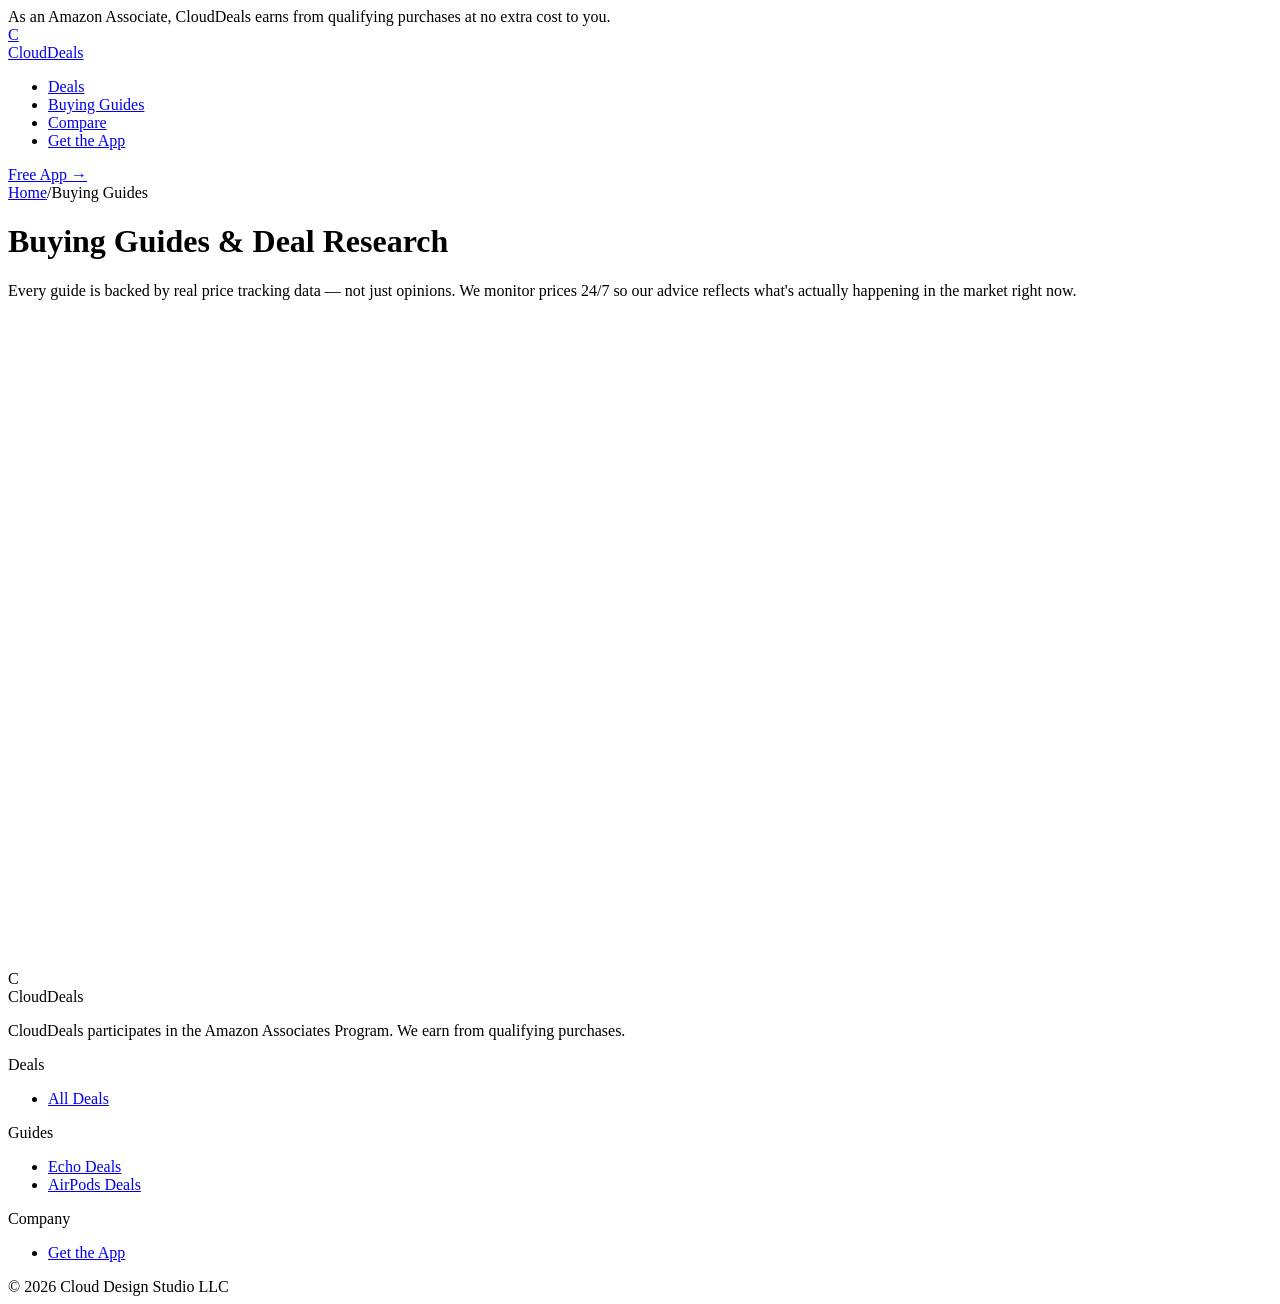
==== index.html @ 1ca15f27 "Add files via upload" ====
<!DOCTYPE html>
<html lang="en">
<head>
<meta charset="UTF-8">
<meta name="viewport" content="width=device-width, initial-scale=1.0">
<title>Buying Guides & Deal Research | CloudDeals</title>
<meta name="description" content="In-depth buying guides and price comparisons for electronics, smart home, and more. Powered by 90 days of real price tracking data.">
<link rel="canonical" href="https://clouddeals.com/guides/">
<link rel="stylesheet" href="../assets/css/style.css">
<style>.reveal{opacity:0;transform:translateY(20px);transition:opacity .6s ease,transform .6s ease}.reveal.revealed{opacity:1;transform:translateY(0)}</style>
</head>
<body>
<div class="affiliate-bar">As an Amazon Associate, CloudDeals earns from qualifying purchases at no extra cost to you.</div>
<nav class="nav">
  <div class="container nav-inner">
    <a href="../" class="nav-logo"><div class="nav-logo-icon">C</div>CloudDeals</a>
    <ul class="nav-links">
      <li><a href="../deals/">Deals</a></li>
      <li><a href="../guides/" class="active">Buying Guides</a></li>
      <li><a href="../compare/">Compare</a></li>
      <li><a href="../app/">Get the App</a></li>
    </ul>
    <a href="../app/" class="btn btn-primary btn-sm">Free App →</a>
  </div>
</nav>
<div class="page-hero">
  <div class="container">
    <div class="breadcrumb"><a href="../">Home</a><span>/</span>Buying Guides</div>
    <h1>Buying Guides & Deal Research</h1>
    <p>Every guide is backed by real price tracking data — not just opinions. We monitor prices 24/7 so our advice reflects what's actually happening in the market right now.</p>
  </div>
</div>
<section class="section">
  <div class="container">
    <div class="section-header reveal"><div class="section-eyebrow">Featured Guides</div><h2 class="section-title">Research before you buy.</h2></div>
    <div class="article-grid">
      <a href="best-amazon-echo-deals.html" class="article-card reveal">
        <div class="article-card-body">
          <div class="article-card-tag"><span class="tag tag-orange">Amazon Deals</span></div>
          <h3 class="article-card-title">Best Amazon Echo Deals Right Now (2026)</h3>
          <p class="article-card-excerpt">90 days of price tracking shows exactly when Echo devices go on sale. Here's what to buy now — and what to wait on.</p>
          <div class="article-card-meta"><span>📅 March 2026</span><span>⏱ 5 min</span><span style="color:var(--green);font-weight:500">Updated weekly</span></div>
        </div>
      </a>
      <a href="airpods-deals.html" class="article-card reveal">
        <div class="article-card-body">
          <div class="article-card-tag"><span class="tag tag-blue">Apple Deals</span></div>
          <h3 class="article-card-title">Best AirPods Deals on Amazon This Week</h3>
          <p class="article-card-excerpt">AirPods Pro price history shows a clear pattern. We break down the best current deals and when to expect the next price drop.</p>
          <div class="article-card-meta"><span>📅 March 2026</span><span>⏱ 4 min</span><span style="color:var(--green);font-weight:500">Updated weekly</span></div>
        </div>
      </a>
      <a href="../compare/amazon-vs-best-buy.html" class="article-card reveal">
        <div class="article-card-body">
          <div class="article-card-tag"><span class="tag tag-green">Price Comparison</span></div>
          <h3 class="article-card-title">Amazon vs Best Buy: Who's Actually Cheaper?</h3>
          <p class="article-card-excerpt">We compared 200 products across both retailers over 60 days. The results reveal a clear pattern — and a surprising winner by category.</p>
          <div class="article-card-meta"><span>📅 March 2026</span><span>⏱ 7 min</span></div>
        </div>
      </a>
    </div>
    <div class="app-banner reveal" style="margin-top:48px;">
      <div class="app-banner-icon">📱</div>
      <div class="app-banner-text"><h3>Track any product from these guides</h3><p>Add items to your CloudDeals watchlist and get an instant alert when prices drop to your target. Free for 3 items.</p></div>
      <a href="../app/" class="btn btn-primary">Join Waitlist →</a>
    </div>
  </div>
</section>
<footer>
  <div class="container">
    <div class="footer-grid">
      <div><div class="footer-logo"><div class="nav-logo-icon">C</div>CloudDeals</div><p class="footer-disclosure">CloudDeals participates in the Amazon Associates Program. We earn from qualifying purchases.</p></div>
      <div><div class="footer-heading">Deals</div><ul class="footer-links"><li><a href="../deals/">All Deals</a></li></ul></div>
      <div><div class="footer-heading">Guides</div><ul class="footer-links"><li><a href="best-amazon-echo-deals.html">Echo Deals</a></li><li><a href="airpods-deals.html">AirPods Deals</a></li></ul></div>
      <div><div class="footer-heading">Company</div><ul class="footer-links"><li><a href="../app/">Get the App</a></li></ul></div>
    </div>
    <div class="footer-bottom"><span>© 2026 Cloud Design Studio LLC</span></div>
  </div>
</footer>
<script src="../assets/js/main.js"></script>
</body>
</html>
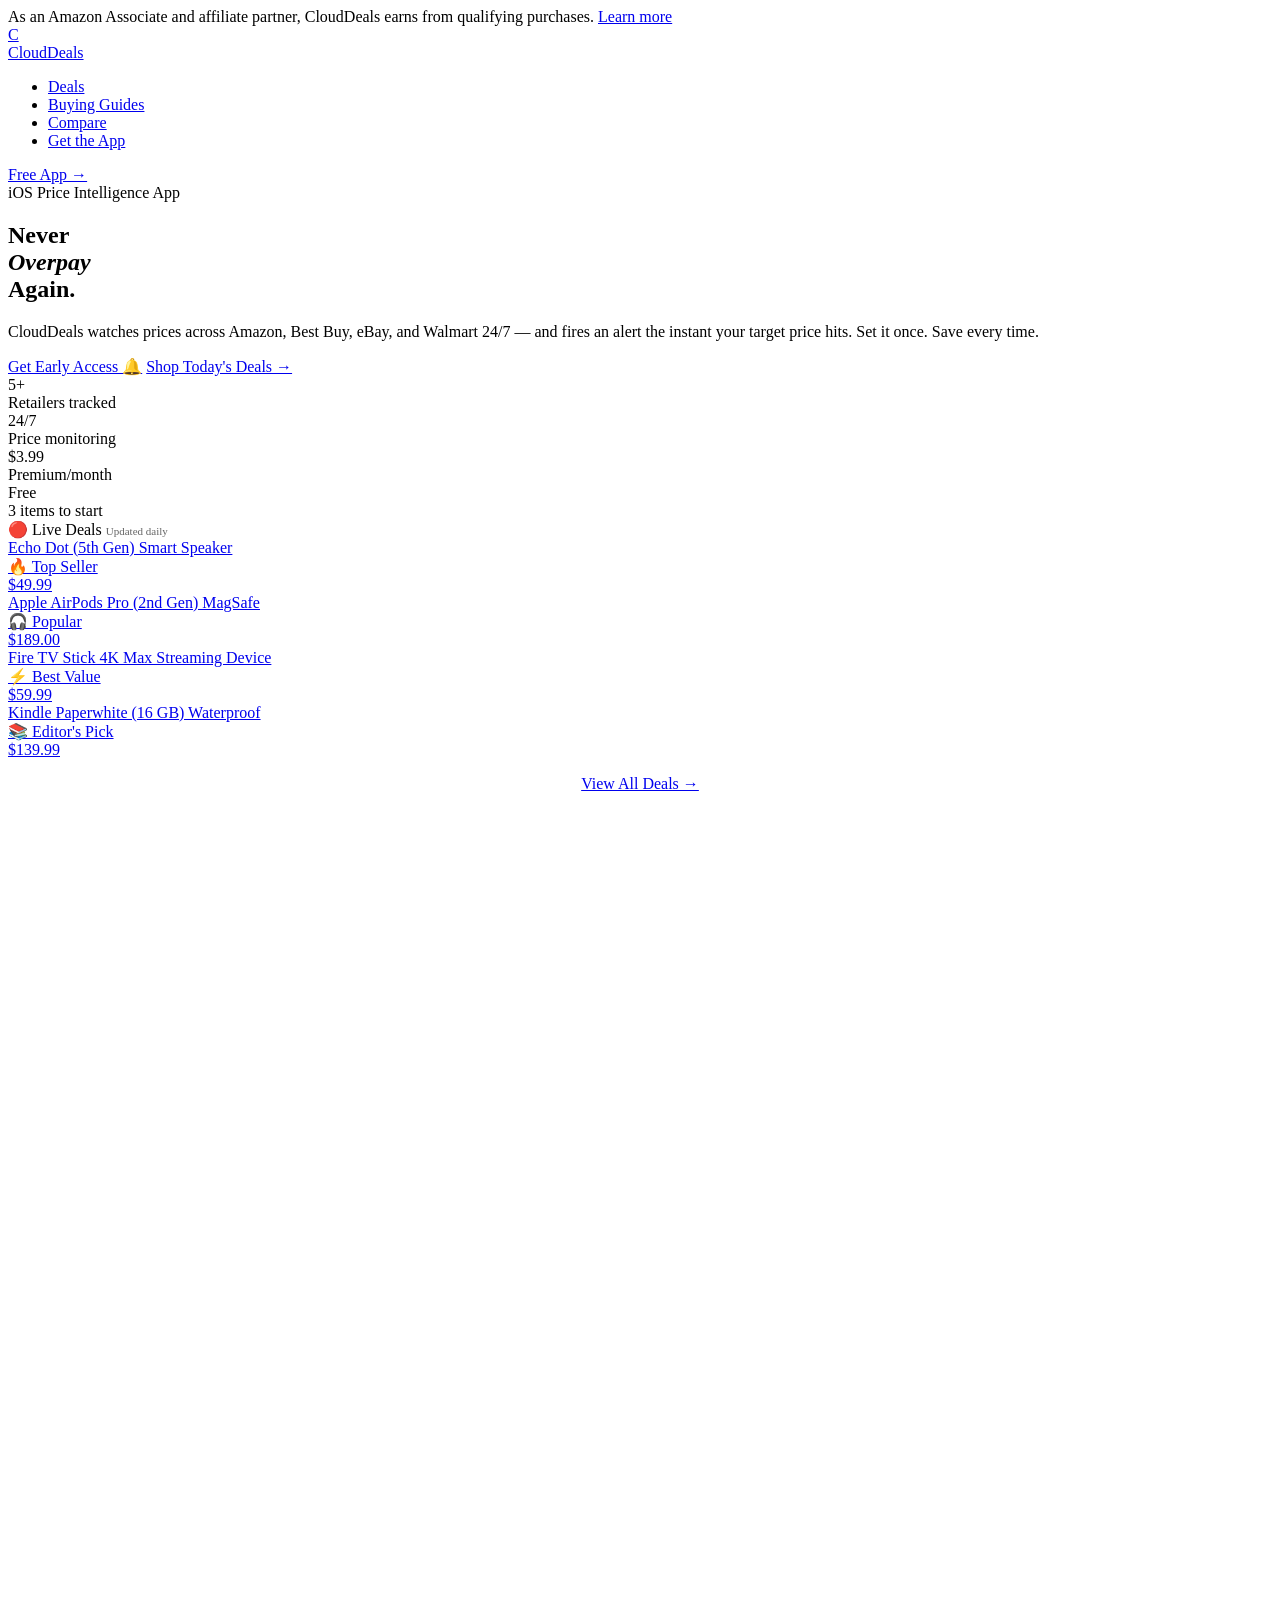
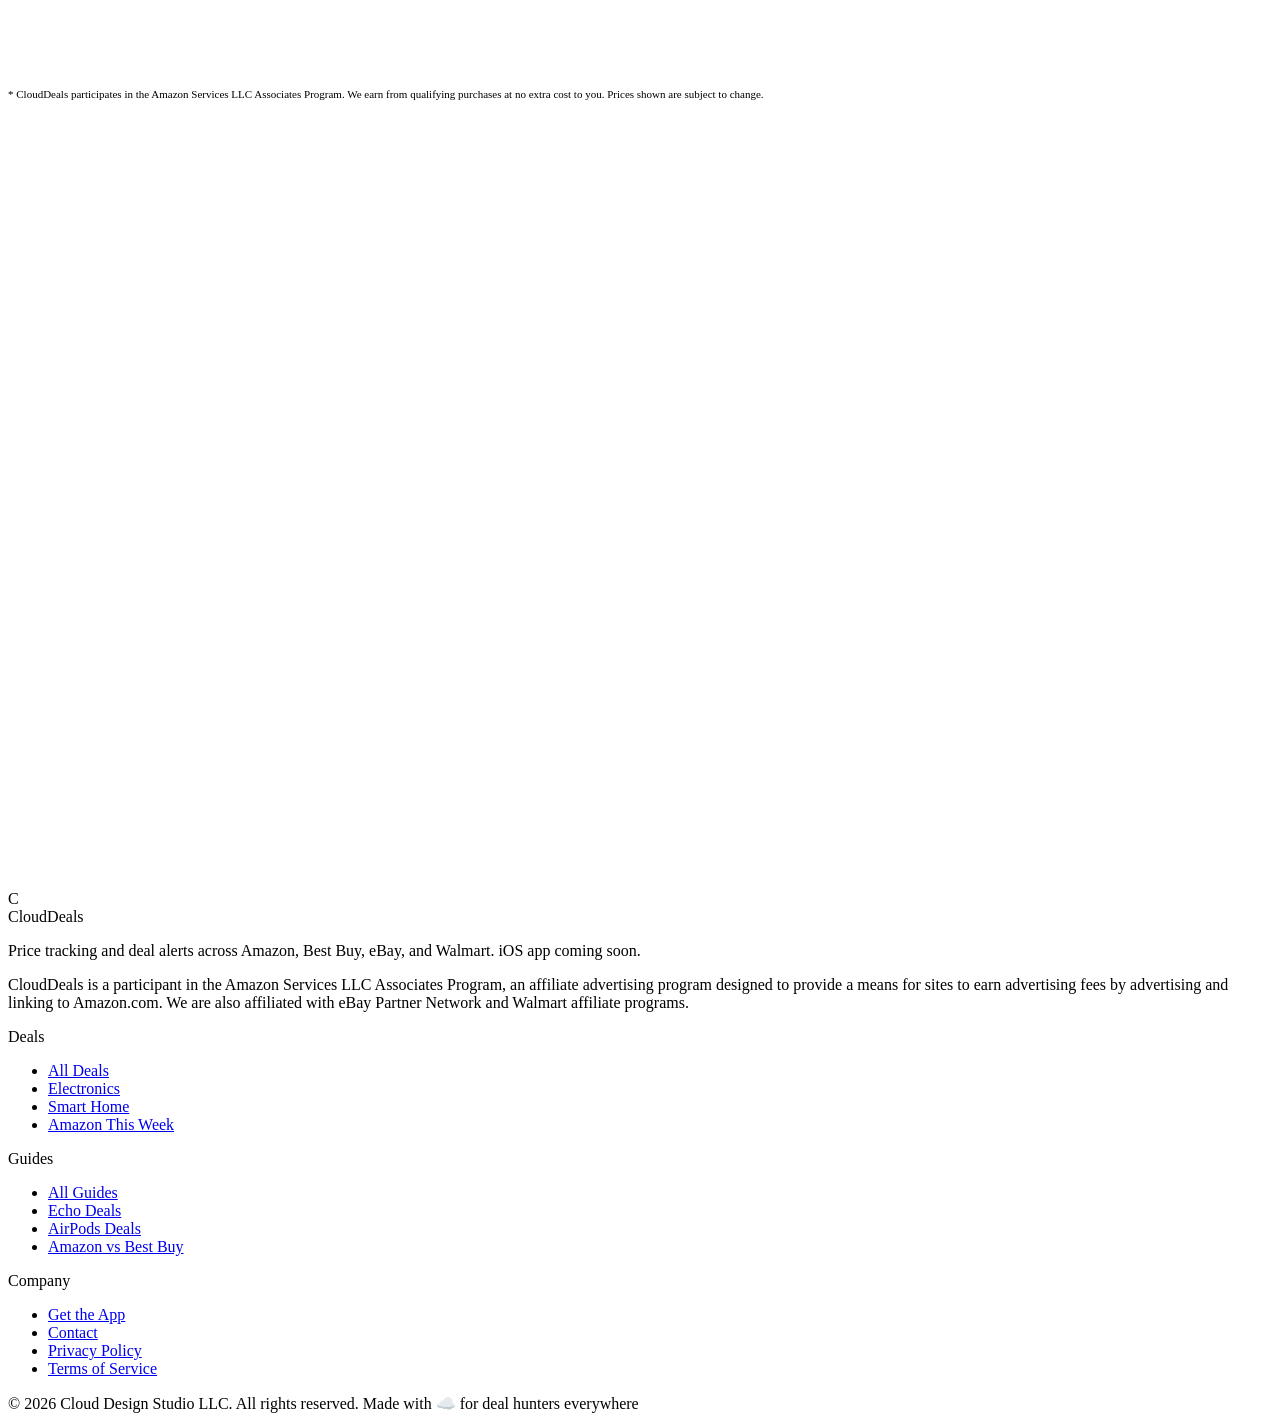
==== commit f6feb11c: "Add files via upload" ====
--- a/index.html
+++ b/index.html
@@ -3,80 +3,428 @@
 <head>
 <meta charset="UTF-8">
 <meta name="viewport" content="width=device-width, initial-scale=1.0">
-<title>Buying Guides & Deal Research | CloudDeals</title>
-<meta name="description" content="In-depth buying guides and price comparisons for electronics, smart home, and more. Powered by 90 days of real price tracking data.">
-<link rel="canonical" href="https://clouddeals.com/guides/">
-<link rel="stylesheet" href="../assets/css/style.css">
-<style>.reveal{opacity:0;transform:translateY(20px);transition:opacity .6s ease,transform .6s ease}.reveal.revealed{opacity:1;transform:translateY(0)}</style>
+<title>CloudDeals — Never Overpay Again | Price Tracker & Deal Alerts</title>
+<meta name="description" content="CloudDeals tracks prices across Amazon, Best Buy, eBay and Walmart. Get instant alerts when prices drop to your target. Free iOS app coming soon.">
+<meta name="keywords" content="price tracker, deal alerts, amazon deals, best buy deals, price comparison, save money">
+<link rel="canonical" href="https://clouddeals.com/">
+<meta property="og:title" content="CloudDeals — Never Overpay Again">
+<meta property="og:description" content="Track prices across every major retailer. Get alerted the instant a deal hits your target.">
+<meta property="og:type" content="website">
+<link rel="stylesheet" href="assets/css/style.css">
+<style>
+.reveal { opacity:0; transform:translateY(24px); transition:opacity .6s ease, transform .6s ease; }
+.reveal.revealed { opacity:1; transform:translateY(0); }
+/* Carousel styles */
+.carousel-wrap { position:relative; padding:0 52px; }
+.carousel-outer { overflow:hidden; border-radius:20px; }
+.carousel-track {
+  display:flex; gap:20px;
+  transition:transform .5s cubic-bezier(.4,0,.2,1);
+}
+.carousel-track .deal-card { flex:0 0 calc(33.333% - 14px); }
+@media(max-width:1024px){ .carousel-track .deal-card { flex:0 0 calc(50% - 10px); } }
+@media(max-width:640px) { .carousel-track .deal-card { flex:0 0 100%; } .carousel-wrap { padding:0 44px; } }
+.c-btn {
+  position:absolute; top:45%; transform:translateY(-50%);
+  width:44px; height:44px; border-radius:50%;
+  border:1.5px solid var(--border2); background:var(--white);
+  color:var(--blue); font-size:18px; cursor:pointer; z-index:10;
+  display:flex; align-items:center; justify-content:center;
+  box-shadow:var(--shadow-sm);
+  transition:background .2s, color .2s, transform .2s;
+}
+.c-btn:hover { background:var(--blue); color:#fff; transform:translateY(-50%) scale(1.08); }
+.c-prev { left:0; } .c-next { right:0; }
+.carousel-footer { display:flex; align-items:center; gap:12px; margin-top:20px; }
+.c-dots { display:flex; gap:8px; }
+.c-dot { width:8px; height:8px; border-radius:50%; background:var(--border2); border:none; cursor:pointer; transition:background .3s, width .3s; padding:0; }
+.c-dot.on { background:var(--blue); width:22px; border-radius:4px; }
+.c-progress { flex:1; height:3px; background:var(--border); border-radius:2px; overflow:hidden; }
+.c-bar { height:100%; background:linear-gradient(90deg,var(--blue),#60a5fa); width:0%; }
+</style>
 </head>
 <body>
-<div class="affiliate-bar">As an Amazon Associate, CloudDeals earns from qualifying purchases at no extra cost to you.</div>
+
+<!-- AFFILIATE DISCLOSURE BAR -->
+<div class="affiliate-bar">
+  As an Amazon Associate and affiliate partner, CloudDeals earns from qualifying purchases.
+  <a href="#disclosure">Learn more</a>
+</div>
+
+<!-- NAV -->
 <nav class="nav">
   <div class="container nav-inner">
-    <a href="../" class="nav-logo"><div class="nav-logo-icon">C</div>CloudDeals</a>
+    <a href="/" class="nav-logo">
+      <div class="nav-logo-icon">C</div>
+      CloudDeals
+    </a>
     <ul class="nav-links">
-      <li><a href="../deals/">Deals</a></li>
-      <li><a href="../guides/" class="active">Buying Guides</a></li>
-      <li><a href="../compare/">Compare</a></li>
-      <li><a href="../app/">Get the App</a></li>
+      <li><a href="deals/">Deals</a></li>
+      <li><a href="guides/">Buying Guides</a></li>
+      <li><a href="compare/">Compare</a></li>
+      <li><a href="app/">Get the App</a></li>
     </ul>
-    <a href="../app/" class="btn btn-primary btn-sm">Free App →</a>
+    <a href="app/" class="btn btn-primary btn-sm nav-cta">Free App →</a>
   </div>
 </nav>
-<div class="page-hero">
+
+<!-- HERO -->
+<section class="hero">
   <div class="container">
-    <div class="breadcrumb"><a href="../">Home</a><span>/</span>Buying Guides</div>
-    <h1>Buying Guides & Deal Research</h1>
-    <p>Every guide is backed by real price tracking data — not just opinions. We monitor prices 24/7 so our advice reflects what's actually happening in the market right now.</p>
-  </div>
-</div>
+    <div class="hero-grid">
+      <div class="hero-left">
+        <div class="hero-eyebrow">iOS Price Intelligence App</div>
+        <h1>Never<br><em>Overpay</em><br>Again.</h1>
+        <p class="hero-sub">CloudDeals watches prices across Amazon, Best Buy, eBay, and Walmart 24/7 — and fires an alert the instant your target price hits. Set it once. Save every time.</p>
+        <div class="hero-actions">
+          <a href="app/" class="btn btn-primary">Get Early Access 🔔</a>
+          <a href="deals/" class="btn btn-outline">Shop Today's Deals →</a>
+        </div>
+        <div class="hero-stats">
+          <div>
+            <div class="hero-stat-num">5+</div>
+            <div class="hero-stat-label">Retailers tracked</div>
+          </div>
+          <div>
+            <div class="hero-stat-num">24/7</div>
+            <div class="hero-stat-label">Price monitoring</div>
+          </div>
+          <div>
+            <div class="hero-stat-num">$3.99</div>
+            <div class="hero-stat-label">Premium/month</div>
+          </div>
+          <div>
+            <div class="hero-stat-num">Free</div>
+            <div class="hero-stat-label">3 items to start</div>
+          </div>
+        </div>
+      </div>
+
+      <!-- Live deal preview panel -->
+      <div class="hero-deal-preview">
+        <div class="preview-header">
+          <div class="preview-dots">
+            <div class="preview-dot"></div>
+            <div class="preview-dot"></div>
+            <div class="preview-dot"></div>
+          </div>
+          <span>🔴 Live Deals</span>
+          <span style="opacity:.6;font-size:11px">Updated daily</span>
+        </div>
+        <a href="https://www.amazon.com/dp/B09B8V1LZ3?tag=clouddeals-20" target="_blank" rel="noopener sponsored" class="preview-item">
+          <img src="https://m.media-amazon.com/images/I/514FDFbHkrL._AC_SL300_.jpg" alt="Echo Dot 5th Gen" class="preview-img" onerror="this.style.display='none'">
+          <div style="flex:1">
+            <div class="preview-name">Echo Dot (5th Gen) Smart Speaker</div>
+            <div class="preview-tag">🔥 Top Seller</div>
+          </div>
+          <div class="preview-price">$49.99</div>
+        </a>
+        <a href="https://www.amazon.com/dp/B07XJ8C8F5?tag=clouddeals-20" target="_blank" rel="noopener sponsored" class="preview-item">
+          <img src="https://m.media-amazon.com/images/I/71zny7BTRlL._AC_SL300_.jpg" alt="AirPods Pro" class="preview-img" onerror="this.style.display='none'">
+          <div style="flex:1">
+            <div class="preview-name">Apple AirPods Pro (2nd Gen) MagSafe</div>
+            <div class="preview-tag">🎧 Popular</div>
+          </div>
+          <div class="preview-price">$189.00</div>
+        </a>
+        <a href="https://www.amazon.com/dp/B08C1W5N87?tag=clouddeals-20" target="_blank" rel="noopener sponsored" class="preview-item">
+          <img src="https://m.media-amazon.com/images/I/61Iy-hISroL._AC_SL300_.jpg" alt="Fire TV Stick 4K" class="preview-img" onerror="this.style.display='none'">
+          <div style="flex:1">
+            <div class="preview-name">Fire TV Stick 4K Max Streaming Device</div>
+            <div class="preview-tag">⚡ Best Value</div>
+          </div>
+          <div class="preview-price">$59.99</div>
+        </a>
+        <a href="https://www.amazon.com/dp/B09SWRYPX8?tag=clouddeals-20" target="_blank" rel="noopener sponsored" class="preview-item">
+          <img src="https://m.media-amazon.com/images/I/61GOnEEBtCL._AC_SL300_.jpg" alt="Kindle Paperwhite" class="preview-img" onerror="this.style.display='none'">
+          <div style="flex:1">
+            <div class="preview-name">Kindle Paperwhite (16 GB) Waterproof</div>
+            <div class="preview-tag">📚 Editor's Pick</div>
+          </div>
+          <div class="preview-price">$139.99</div>
+        </a>
+        <div style="padding:16px 20px; text-align:center;">
+          <a href="deals/" class="btn btn-outline btn-sm">View All Deals →</a>
+        </div>
+      </div>
+    </div>
+  </div>
+</section>
+
+<!-- HOW IT WORKS -->
+<section class="section" style="background:var(--white);">
+  <div class="container">
+    <div class="section-header reveal">
+      <div class="section-eyebrow">How It Works</div>
+      <h2 class="section-title">Three steps. Zero guesswork.</h2>
+      <p class="section-sub">CloudDeals is the simplest way to make sure you always get the best price on what you want to buy.</p>
+    </div>
+    <div class="hiw-steps">
+      <div class="hiw-step reveal">
+        <div class="hiw-num">01</div>
+        <div class="hiw-icon">🔍</div>
+        <h3>Search Any Product</h3>
+        <p>Search across Best Buy, eBay, Walmart, and Amazon simultaneously. CloudDeals surfaces the same item from every retailer and shows you the best current price in seconds.</p>
+      </div>
+      <div class="hiw-step reveal">
+        <div class="hiw-num">02</div>
+        <div class="hiw-icon">🎯</div>
+        <h3>Set Your Target Price</h3>
+        <p>Tell CloudDeals what you're willing to pay. Add up to 3 items for free — unlimited with Premium. Then sit back and let the app do the watching.</p>
+      </div>
+      <div class="hiw-step reveal">
+        <div class="hiw-num">03</div>
+        <div class="hiw-icon">⚡</div>
+        <h3>Get the Alert. Buy. Save.</h3>
+        <p>The moment any retailer drops to your target price, you get an instant push notification. Tap to buy. No more checking manually. No more missing deals.</p>
+      </div>
+    </div>
+  </div>
+</section>
+
+<!-- FEATURED DEALS CAROUSEL -->
 <section class="section">
   <div class="container">
-    <div class="section-header reveal"><div class="section-eyebrow">Featured Guides</div><h2 class="section-title">Research before you buy.</h2></div>
+    <div class="section-header reveal" style="display:flex;justify-content:space-between;align-items:flex-end;margin-bottom:32px;">
+      <div>
+        <div class="section-eyebrow">Amazon Deals</div>
+        <h2 class="section-title">Today's top picks.</h2>
+      </div>
+      <a href="deals/" class="btn btn-outline btn-sm">All Deals →</a>
+    </div>
+
+    <div class="carousel-wrap reveal" id="dealCarousel">
+      <button class="c-btn c-prev" onclick="moveCarousel(-1)" aria-label="Previous">←</button>
+      <button class="c-btn c-next" onclick="moveCarousel(1)"  aria-label="Next">→</button>
+      <div class="carousel-outer">
+        <div class="carousel-track">
+
+          <a href="https://www.amazon.com/dp/B09B8V1LZ3?tag=clouddeals-20" target="_blank" rel="noopener sponsored" class="deal-card">
+            <img src="https://m.media-amazon.com/images/I/514FDFbHkrL._AC_SL500_.jpg" alt="Echo Dot 5th Gen" class="deal-card-img" onerror="this.src='data:image/svg+xml,<svg xmlns=%22http://www.w3.org/2000/svg%22 width=%22100%22 height=%22100%22><rect fill=%22%23e8effe%22 width=%22100%22 height=%22100%22/><text x=%2250%25%22 y=%2250%25%22 dominant-baseline=%22middle%22 text-anchor=%22middle%22 font-size=%2230%22>📦</text></svg>'">
+            <div class="deal-card-body">
+              <div class="deal-card-tag"><span class="tag tag-orange">🔥 Top Seller</span></div>
+              <div class="deal-card-name">Echo Dot (5th Gen) Smart Speaker with Alexa</div>
+              <div class="deal-card-retailer">Amazon</div>
+              <div class="deal-card-footer">
+                <div><span class="deal-price">$49.99</span></div>
+                <div class="deal-btn">Buy Now →</div>
+              </div>
+            </div>
+          </a>
+
+          <a href="https://www.amazon.com/dp/B08C1W5N87?tag=clouddeals-20" target="_blank" rel="noopener sponsored" class="deal-card">
+            <img src="https://m.media-amazon.com/images/I/61Iy-hISroL._AC_SL500_.jpg" alt="Fire TV Stick 4K" class="deal-card-img" onerror="this.src='data:image/svg+xml,<svg xmlns=%22http://www.w3.org/2000/svg%22 width=%22100%22 height=%22100%22><rect fill=%22%23e8effe%22 width=%22100%22 height=%22100%22/><text x=%2250%25%22 y=%2250%25%22 dominant-baseline=%22middle%22 text-anchor=%22middle%22 font-size=%2230%22>📦</text></svg>'">
+            <div class="deal-card-body">
+              <div class="deal-card-tag"><span class="tag tag-blue">⚡ Best Value</span></div>
+              <div class="deal-card-name">Fire TV Stick 4K Max Streaming Device with Alexa</div>
+              <div class="deal-card-retailer">Amazon</div>
+              <div class="deal-card-footer">
+                <div><span class="deal-price">$59.99</span></div>
+                <div class="deal-btn">Buy Now →</div>
+              </div>
+            </div>
+          </a>
+
+          <a href="https://www.amazon.com/dp/B07XJ8C8F5?tag=clouddeals-20" target="_blank" rel="noopener sponsored" class="deal-card">
+            <img src="https://m.media-amazon.com/images/I/71zny7BTRlL._AC_SL500_.jpg" alt="AirPods Pro" class="deal-card-img" onerror="this.src='data:image/svg+xml,<svg xmlns=%22http://www.w3.org/2000/svg%22 width=%22100%22 height=%22100%22><rect fill=%22%23e8effe%22 width=%22100%22 height=%22100%22/><text x=%2250%25%22 y=%2250%25%22 dominant-baseline=%22middle%22 text-anchor=%22middle%22 font-size=%2230%22>📦</text></svg>'">
+            <div class="deal-card-body">
+              <div class="deal-card-tag"><span class="tag tag-green">🎧 Popular</span></div>
+              <div class="deal-card-name">Apple AirPods Pro (2nd Generation) with MagSafe</div>
+              <div class="deal-card-retailer">Amazon</div>
+              <div class="deal-card-footer">
+                <div><span class="deal-price">$189.00</span></div>
+                <div class="deal-btn">Buy Now →</div>
+              </div>
+            </div>
+          </a>
+
+          <a href="https://www.amazon.com/dp/B09SWRYPX8?tag=clouddeals-20" target="_blank" rel="noopener sponsored" class="deal-card">
+            <img src="https://m.media-amazon.com/images/I/61GOnEEBtCL._AC_SL500_.jpg" alt="Kindle Paperwhite" class="deal-card-img" onerror="this.src='data:image/svg+xml,<svg xmlns=%22http://www.w3.org/2000/svg%22 width=%22100%22 height=%22100%22><rect fill=%22%23e8effe%22 width=%22100%22 height=%22100%22/><text x=%2250%25%22 y=%2250%25%22 dominant-baseline=%22middle%22 text-anchor=%22middle%22 font-size=%2230%22>📦</text></svg>'">
+            <div class="deal-card-body">
+              <div class="deal-card-tag"><span class="tag tag-blue">📚 Editor's Pick</span></div>
+              <div class="deal-card-name">Kindle Paperwhite (16 GB) — Waterproof E-Reader</div>
+              <div class="deal-card-retailer">Amazon</div>
+              <div class="deal-card-footer">
+                <div><span class="deal-price">$139.99</span></div>
+                <div class="deal-btn">Buy Now →</div>
+              </div>
+            </div>
+          </a>
+
+          <a href="https://www.amazon.com/dp/B08N5NQ869?tag=clouddeals-20" target="_blank" rel="noopener sponsored" class="deal-card">
+            <img src="https://m.media-amazon.com/images/I/71LNnbCHQjL._AC_SL500_.jpg" alt="Ring Doorbell Pro 2" class="deal-card-img" onerror="this.src='data:image/svg+xml,<svg xmlns=%22http://www.w3.org/2000/svg%22 width=%22100%22 height=%22100%22><rect fill=%22%23e8effe%22 width=%22100%22 height=%22100%22/><text x=%2250%25%22 y=%2250%25%22 dominant-baseline=%22middle%22 text-anchor=%22middle%22 font-size=%2230%22>📦</text></svg>'">
+            <div class="deal-card-body">
+              <div class="deal-card-tag"><span class="tag tag-orange">🏠 Smart Home</span></div>
+              <div class="deal-card-name">Ring Video Doorbell Pro 2 — Head-to-Toe HD Video</div>
+              <div class="deal-card-retailer">Amazon</div>
+              <div class="deal-card-footer">
+                <div><span class="deal-price">$159.99</span></div>
+                <div class="deal-btn">Buy Now →</div>
+              </div>
+            </div>
+          </a>
+
+          <a href="https://www.amazon.com/dp/B08G1QWWTQ?tag=clouddeals-20" target="_blank" rel="noopener sponsored" class="deal-card">
+            <img src="https://m.media-amazon.com/images/I/51rFtVLVIUL._AC_SL500_.jpg" alt="iRobot Roomba i3+" class="deal-card-img" onerror="this.src='data:image/svg+xml,<svg xmlns=%22http://www.w3.org/2000/svg%22 width=%22100%22 height=%22100%22><rect fill=%22%23e8effe%22 width=%22100%22 height=%22100%22/><text x=%2250%25%22 y=%2250%25%22 dominant-baseline=%22middle%22 text-anchor=%22middle%22 font-size=%2230%22>📦</text></svg>'">
+            <div class="deal-card-body">
+              <div class="deal-card-tag"><span class="tag tag-green">🤖 Tech Deal</span></div>
+              <div class="deal-card-name">iRobot Roomba i3+ EVO Robot Vacuum with Auto Empty</div>
+              <div class="deal-card-retailer">Amazon</div>
+              <div class="deal-card-footer">
+                <div><span class="deal-price">$249.99</span></div>
+                <div class="deal-btn">Buy Now →</div>
+              </div>
+            </div>
+          </a>
+
+        </div>
+      </div>
+      <div class="carousel-footer">
+        <div class="c-dots" id="carouselDots"></div>
+        <div class="c-progress"><div class="c-bar" id="carouselBar"></div></div>
+      </div>
+    </div>
+
+    <p style="font-size:11px;color:var(--muted);margin-top:16px;" id="disclosure">
+      * CloudDeals participates in the Amazon Services LLC Associates Program. We earn from qualifying purchases at no extra cost to you. Prices shown are subject to change.
+    </p>
+  </div>
+</section>
+
+<!-- LATEST GUIDES -->
+<section class="section" style="background:var(--white);">
+  <div class="container">
+    <div class="section-header reveal" style="display:flex;justify-content:space-between;align-items:flex-end;margin-bottom:32px;">
+      <div>
+        <div class="section-eyebrow">Buying Guides</div>
+        <h2 class="section-title">Research before you buy.</h2>
+      </div>
+      <a href="guides/" class="btn btn-outline btn-sm">All Guides →</a>
+    </div>
     <div class="article-grid">
-      <a href="best-amazon-echo-deals.html" class="article-card reveal">
+
+      <a href="guides/best-amazon-echo-deals.html" class="article-card reveal">
         <div class="article-card-body">
           <div class="article-card-tag"><span class="tag tag-orange">Amazon Deals</span></div>
           <h3 class="article-card-title">Best Amazon Echo Deals Right Now (2026)</h3>
-          <p class="article-card-excerpt">90 days of price tracking shows exactly when Echo devices go on sale. Here's what to buy now — and what to wait on.</p>
-          <div class="article-card-meta"><span>📅 March 2026</span><span>⏱ 5 min</span><span style="color:var(--green);font-weight:500">Updated weekly</span></div>
+          <p class="article-card-excerpt">We tracked Echo prices for 90 days across every retailer. Here's when they actually go on sale — and which model is worth buying right now.</p>
+          <div class="article-card-meta">
+            <span>📅 March 2026</span>
+            <span>⏱ 5 min read</span>
+            <span style="color:var(--green);font-weight:500">Updated weekly</span>
+          </div>
         </div>
       </a>
-      <a href="airpods-deals.html" class="article-card reveal">
+
+      <a href="guides/airpods-deals.html" class="article-card reveal">
         <div class="article-card-body">
           <div class="article-card-tag"><span class="tag tag-blue">Apple Deals</span></div>
           <h3 class="article-card-title">Best AirPods Deals on Amazon This Week</h3>
-          <p class="article-card-excerpt">AirPods Pro price history shows a clear pattern. We break down the best current deals and when to expect the next price drop.</p>
-          <div class="article-card-meta"><span>📅 March 2026</span><span>⏱ 4 min</span><span style="color:var(--green);font-weight:500">Updated weekly</span></div>
+          <p class="article-card-excerpt">AirPods Pro hit their all-time low last Black Friday. Our price history data shows exactly when to buy — and when to wait.</p>
+          <div class="article-card-meta">
+            <span>📅 March 2026</span>
+            <span>⏱ 4 min read</span>
+            <span style="color:var(--green);font-weight:500">Updated weekly</span>
+          </div>
         </div>
       </a>
-      <a href="../compare/amazon-vs-best-buy.html" class="article-card reveal">
+
+      <a href="compare/amazon-vs-best-buy.html" class="article-card reveal">
         <div class="article-card-body">
           <div class="article-card-tag"><span class="tag tag-green">Price Comparison</span></div>
-          <h3 class="article-card-title">Amazon vs Best Buy: Who's Actually Cheaper?</h3>
-          <p class="article-card-excerpt">We compared 200 products across both retailers over 60 days. The results reveal a clear pattern — and a surprising winner by category.</p>
-          <div class="article-card-meta"><span>📅 March 2026</span><span>⏱ 7 min</span></div>
+          <h3 class="article-card-title">Amazon vs Best Buy: Which Is Cheaper for Electronics?</h3>
+          <p class="article-card-excerpt">We compared 200 products across both retailers over 60 days. The winner might surprise you — it depends entirely on the category.</p>
+          <div class="article-card-meta">
+            <span>📅 March 2026</span>
+            <span>⏱ 7 min read</span>
+          </div>
         </div>
       </a>
-    </div>
-    <div class="app-banner reveal" style="margin-top:48px;">
+
+    </div>
+  </div>
+</section>
+
+<!-- APP DOWNLOAD BANNER -->
+<section class="section-sm">
+  <div class="container reveal">
+    <div class="app-banner">
       <div class="app-banner-icon">📱</div>
-      <div class="app-banner-text"><h3>Track any product from these guides</h3><p>Add items to your CloudDeals watchlist and get an instant alert when prices drop to your target. Free for 3 items.</p></div>
-      <a href="../app/" class="btn btn-primary">Join Waitlist →</a>
-    </div>
-  </div>
-</section>
+      <div class="app-banner-text">
+        <h3>Get the CloudDeals iOS App — Free</h3>
+        <p>Track up to 3 products free. Get push alerts the instant prices drop. Premium unlocks unlimited tracking for just $3.99/month.</p>
+      </div>
+      <a href="app/" class="btn btn-primary">Join Waitlist →</a>
+    </div>
+  </div>
+</section>
+
+<!-- EMAIL SIGNUP -->
+<section class="section-sm" style="background:var(--white);">
+  <div class="container reveal">
+    <div class="signup-box">
+      <div>
+        <h2>Never miss a deal again.</h2>
+        <p>Join 2,400+ smart shoppers getting weekly deal alerts and price drop notifications directly in their inbox. Free. No spam. Unsubscribe anytime.</p>
+      </div>
+      <div>
+        <form class="signup-form">
+          <input type="email" class="signup-input" placeholder="your@email.com" required>
+          <button type="submit" class="signup-submit">Get Deal Alerts →</button>
+        </form>
+        <div class="signup-success">✓ You're in! Weekly deals heading your way.</div>
+      </div>
+    </div>
+  </div>
+</section>
+
+<!-- FOOTER -->
 <footer>
   <div class="container">
     <div class="footer-grid">
-      <div><div class="footer-logo"><div class="nav-logo-icon">C</div>CloudDeals</div><p class="footer-disclosure">CloudDeals participates in the Amazon Associates Program. We earn from qualifying purchases.</p></div>
-      <div><div class="footer-heading">Deals</div><ul class="footer-links"><li><a href="../deals/">All Deals</a></li></ul></div>
-      <div><div class="footer-heading">Guides</div><ul class="footer-links"><li><a href="best-amazon-echo-deals.html">Echo Deals</a></li><li><a href="airpods-deals.html">AirPods Deals</a></li></ul></div>
-      <div><div class="footer-heading">Company</div><ul class="footer-links"><li><a href="../app/">Get the App</a></li></ul></div>
-    </div>
-    <div class="footer-bottom"><span>© 2026 Cloud Design Studio LLC</span></div>
+      <div>
+        <div class="footer-logo">
+          <div class="nav-logo-icon">C</div>
+          CloudDeals
+        </div>
+        <p class="footer-desc">Price tracking and deal alerts across Amazon, Best Buy, eBay, and Walmart. iOS app coming soon.</p>
+        <p class="footer-disclosure">CloudDeals is a participant in the Amazon Services LLC Associates Program, an affiliate advertising program designed to provide a means for sites to earn advertising fees by advertising and linking to Amazon.com. We are also affiliated with eBay Partner Network and Walmart affiliate programs.</p>
+      </div>
+      <div>
+        <div class="footer-heading">Deals</div>
+        <ul class="footer-links">
+          <li><a href="deals/">All Deals</a></li>
+          <li><a href="deals/electronics.html">Electronics</a></li>
+          <li><a href="deals/smart-home.html">Smart Home</a></li>
+          <li><a href="deals/amazon-deals-this-week.html">Amazon This Week</a></li>
+        </ul>
+      </div>
+      <div>
+        <div class="footer-heading">Guides</div>
+        <ul class="footer-links">
+          <li><a href="guides/">All Guides</a></li>
+          <li><a href="guides/best-amazon-echo-deals.html">Echo Deals</a></li>
+          <li><a href="guides/airpods-deals.html">AirPods Deals</a></li>
+          <li><a href="compare/amazon-vs-best-buy.html">Amazon vs Best Buy</a></li>
+        </ul>
+      </div>
+      <div>
+        <div class="footer-heading">Company</div>
+        <ul class="footer-links">
+          <li><a href="app/">Get the App</a></li>
+          <li><a href="mailto:info@cloudstudiodesign.com">Contact</a></li>
+          <li><a href="privacy.html">Privacy Policy</a></li>
+          <li><a href="terms.html">Terms of Service</a></li>
+        </ul>
+      </div>
+    </div>
+    <div class="footer-bottom">
+      <span>© 2026 Cloud Design Studio LLC. All rights reserved.</span>
+      <span>Made with ☁️ for deal hunters everywhere</span>
+    </div>
   </div>
 </footer>
-<script src="../assets/js/main.js"></script>
+
+<script src="assets/js/main.js"></script>
 </body>
 </html>
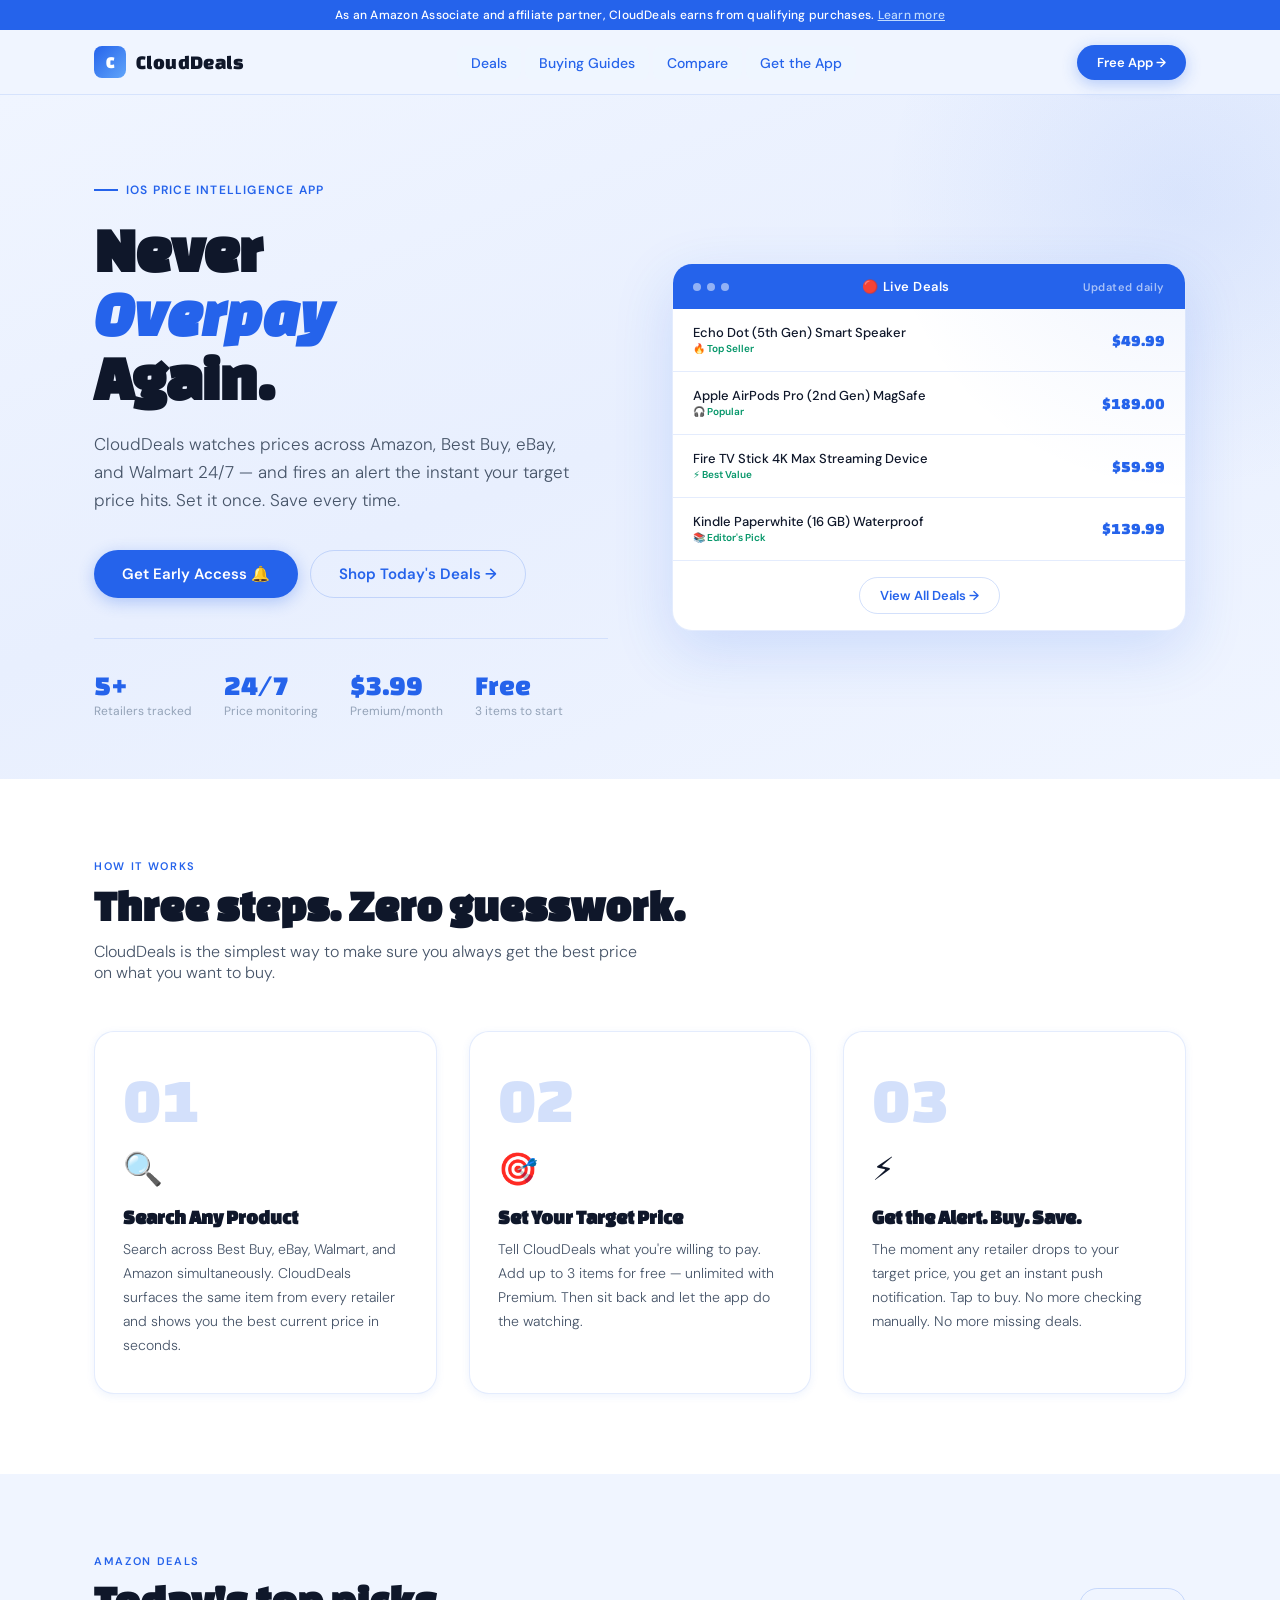
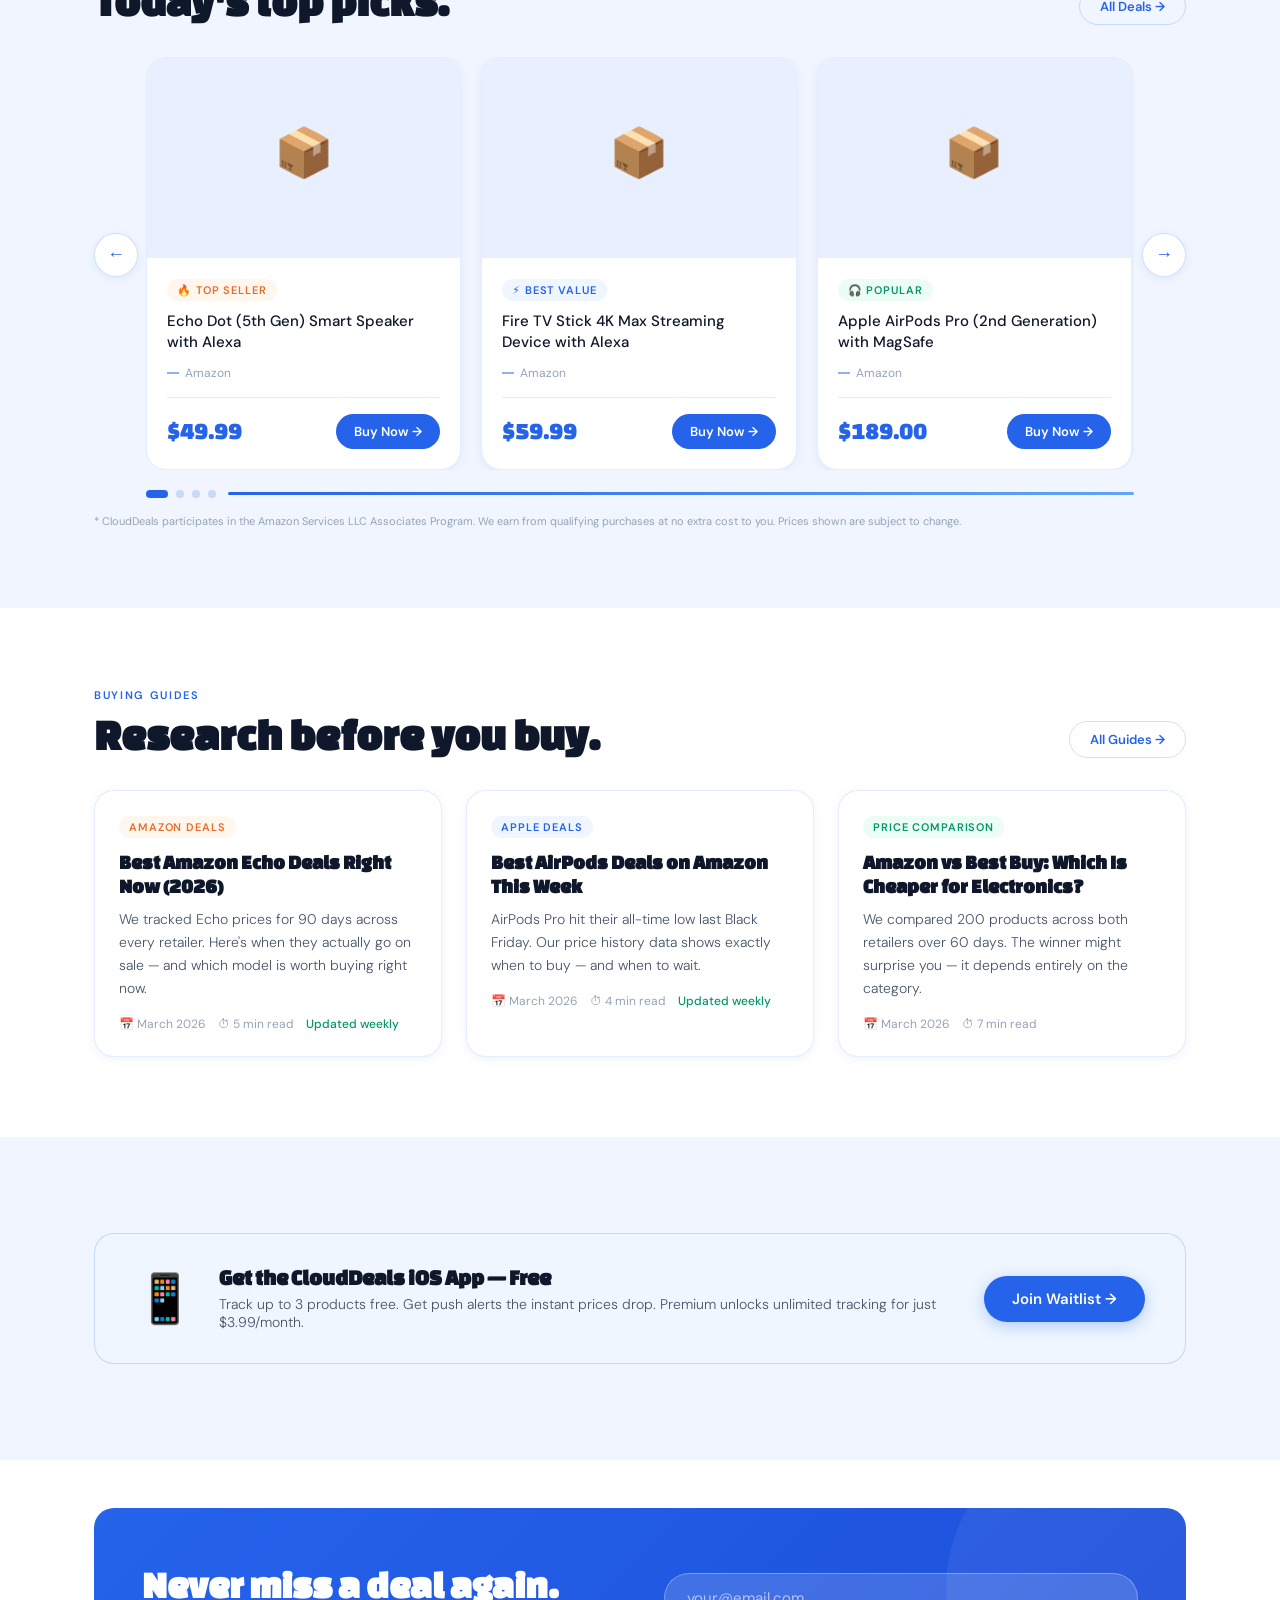
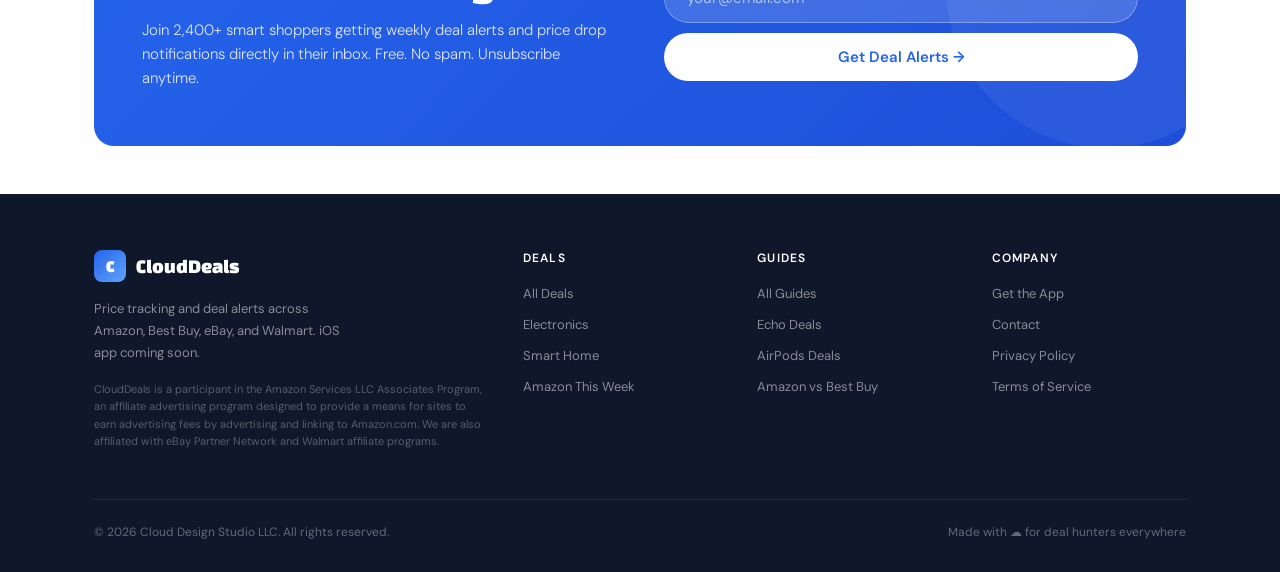
==== commit 358635ec: "Update Amazon affiliate tags in index.html" ====
--- a/index.html
+++ b/index.html
@@ -111,7 +111,7 @@
           <span>🔴 Live Deals</span>
           <span style="opacity:.6;font-size:11px">Updated daily</span>
         </div>
-        <a href="https://www.amazon.com/dp/B09B8V1LZ3?tag=clouddeals-20" target="_blank" rel="noopener sponsored" class="preview-item">
+        <a href="https://www.amazon.com/dp/B09B8V1LZ3?tag=clouddeals20-20" target="_blank" rel="noopener sponsored" class="preview-item">
           <img src="https://m.media-amazon.com/images/I/514FDFbHkrL._AC_SL300_.jpg" alt="Echo Dot 5th Gen" class="preview-img" onerror="this.style.display='none'">
           <div style="flex:1">
             <div class="preview-name">Echo Dot (5th Gen) Smart Speaker</div>
@@ -119,7 +119,7 @@
           </div>
           <div class="preview-price">$49.99</div>
         </a>
-        <a href="https://www.amazon.com/dp/B07XJ8C8F5?tag=clouddeals-20" target="_blank" rel="noopener sponsored" class="preview-item">
+        <a href="https://www.amazon.com/dp/B07XJ8C8F5?tag=clouddeals20-20" target="_blank" rel="noopener sponsored" class="preview-item">
           <img src="https://m.media-amazon.com/images/I/71zny7BTRlL._AC_SL300_.jpg" alt="AirPods Pro" class="preview-img" onerror="this.style.display='none'">
           <div style="flex:1">
             <div class="preview-name">Apple AirPods Pro (2nd Gen) MagSafe</div>
@@ -127,7 +127,7 @@
           </div>
           <div class="preview-price">$189.00</div>
         </a>
-        <a href="https://www.amazon.com/dp/B08C1W5N87?tag=clouddeals-20" target="_blank" rel="noopener sponsored" class="preview-item">
+        <a href="https://www.amazon.com/dp/B08C1W5N87?tag=clouddeals20-20" target="_blank" rel="noopener sponsored" class="preview-item">
           <img src="https://m.media-amazon.com/images/I/61Iy-hISroL._AC_SL300_.jpg" alt="Fire TV Stick 4K" class="preview-img" onerror="this.style.display='none'">
           <div style="flex:1">
             <div class="preview-name">Fire TV Stick 4K Max Streaming Device</div>
@@ -135,7 +135,7 @@
           </div>
           <div class="preview-price">$59.99</div>
         </a>
-        <a href="https://www.amazon.com/dp/B09SWRYPX8?tag=clouddeals-20" target="_blank" rel="noopener sponsored" class="preview-item">
+        <a href="https://www.amazon.com/dp/B09SWRYPX8?tag=clouddeals20-20" target="_blank" rel="noopener sponsored" class="preview-item">
           <img src="https://m.media-amazon.com/images/I/61GOnEEBtCL._AC_SL300_.jpg" alt="Kindle Paperwhite" class="preview-img" onerror="this.style.display='none'">
           <div style="flex:1">
             <div class="preview-name">Kindle Paperwhite (16 GB) Waterproof</div>
@@ -199,7 +199,7 @@
       <div class="carousel-outer">
         <div class="carousel-track">
 
-          <a href="https://www.amazon.com/dp/B09B8V1LZ3?tag=clouddeals-20" target="_blank" rel="noopener sponsored" class="deal-card">
+          <a href="https://www.amazon.com/dp/B09B8V1LZ3?tag=clouddeals20-20" target="_blank" rel="noopener sponsored" class="deal-card">
             <img src="https://m.media-amazon.com/images/I/514FDFbHkrL._AC_SL500_.jpg" alt="Echo Dot 5th Gen" class="deal-card-img" onerror="this.src='data:image/svg+xml,<svg xmlns=%22http://www.w3.org/2000/svg%22 width=%22100%22 height=%22100%22><rect fill=%22%23e8effe%22 width=%22100%22 height=%22100%22/><text x=%2250%25%22 y=%2250%25%22 dominant-baseline=%22middle%22 text-anchor=%22middle%22 font-size=%2230%22>📦</text></svg>'">
             <div class="deal-card-body">
               <div class="deal-card-tag"><span class="tag tag-orange">🔥 Top Seller</span></div>
@@ -212,7 +212,7 @@
             </div>
           </a>
 
-          <a href="https://www.amazon.com/dp/B08C1W5N87?tag=clouddeals-20" target="_blank" rel="noopener sponsored" class="deal-card">
+          <a href="https://www.amazon.com/dp/B08C1W5N87?tag=clouddeals20-20" target="_blank" rel="noopener sponsored" class="deal-card">
             <img src="https://m.media-amazon.com/images/I/61Iy-hISroL._AC_SL500_.jpg" alt="Fire TV Stick 4K" class="deal-card-img" onerror="this.src='data:image/svg+xml,<svg xmlns=%22http://www.w3.org/2000/svg%22 width=%22100%22 height=%22100%22><rect fill=%22%23e8effe%22 width=%22100%22 height=%22100%22/><text x=%2250%25%22 y=%2250%25%22 dominant-baseline=%22middle%22 text-anchor=%22middle%22 font-size=%2230%22>📦</text></svg>'">
             <div class="deal-card-body">
               <div class="deal-card-tag"><span class="tag tag-blue">⚡ Best Value</span></div>
@@ -225,7 +225,7 @@
             </div>
           </a>
 
-          <a href="https://www.amazon.com/dp/B07XJ8C8F5?tag=clouddeals-20" target="_blank" rel="noopener sponsored" class="deal-card">
+          <a href="https://www.amazon.com/dp/B07XJ8C8F5?tag=clouddeals20-20" target="_blank" rel="noopener sponsored" class="deal-card">
             <img src="https://m.media-amazon.com/images/I/71zny7BTRlL._AC_SL500_.jpg" alt="AirPods Pro" class="deal-card-img" onerror="this.src='data:image/svg+xml,<svg xmlns=%22http://www.w3.org/2000/svg%22 width=%22100%22 height=%22100%22><rect fill=%22%23e8effe%22 width=%22100%22 height=%22100%22/><text x=%2250%25%22 y=%2250%25%22 dominant-baseline=%22middle%22 text-anchor=%22middle%22 font-size=%2230%22>📦</text></svg>'">
             <div class="deal-card-body">
               <div class="deal-card-tag"><span class="tag tag-green">🎧 Popular</span></div>
@@ -238,7 +238,7 @@
             </div>
           </a>
 
-          <a href="https://www.amazon.com/dp/B09SWRYPX8?tag=clouddeals-20" target="_blank" rel="noopener sponsored" class="deal-card">
+          <a href="https://www.amazon.com/dp/B09SWRYPX8?tag=clouddeals20-20" target="_blank" rel="noopener sponsored" class="deal-card">
             <img src="https://m.media-amazon.com/images/I/61GOnEEBtCL._AC_SL500_.jpg" alt="Kindle Paperwhite" class="deal-card-img" onerror="this.src='data:image/svg+xml,<svg xmlns=%22http://www.w3.org/2000/svg%22 width=%22100%22 height=%22100%22><rect fill=%22%23e8effe%22 width=%22100%22 height=%22100%22/><text x=%2250%25%22 y=%2250%25%22 dominant-baseline=%22middle%22 text-anchor=%22middle%22 font-size=%2230%22>📦</text></svg>'">
             <div class="deal-card-body">
               <div class="deal-card-tag"><span class="tag tag-blue">📚 Editor's Pick</span></div>
@@ -251,7 +251,7 @@
             </div>
           </a>
 
-          <a href="https://www.amazon.com/dp/B08N5NQ869?tag=clouddeals-20" target="_blank" rel="noopener sponsored" class="deal-card">
+          <a href="https://www.amazon.com/dp/B08N5NQ869?tag=clouddeals20-20" target="_blank" rel="noopener sponsored" class="deal-card">
             <img src="https://m.media-amazon.com/images/I/71LNnbCHQjL._AC_SL500_.jpg" alt="Ring Doorbell Pro 2" class="deal-card-img" onerror="this.src='data:image/svg+xml,<svg xmlns=%22http://www.w3.org/2000/svg%22 width=%22100%22 height=%22100%22><rect fill=%22%23e8effe%22 width=%22100%22 height=%22100%22/><text x=%2250%25%22 y=%2250%25%22 dominant-baseline=%22middle%22 text-anchor=%22middle%22 font-size=%2230%22>📦</text></svg>'">
             <div class="deal-card-body">
               <div class="deal-card-tag"><span class="tag tag-orange">🏠 Smart Home</span></div>
@@ -264,7 +264,7 @@
             </div>
           </a>
 
-          <a href="https://www.amazon.com/dp/B08G1QWWTQ?tag=clouddeals-20" target="_blank" rel="noopener sponsored" class="deal-card">
+          <a href="https://www.amazon.com/dp/B08G1QWWTQ?tag=clouddeals20-20" target="_blank" rel="noopener sponsored" class="deal-card">
             <img src="https://m.media-amazon.com/images/I/51rFtVLVIUL._AC_SL500_.jpg" alt="iRobot Roomba i3+" class="deal-card-img" onerror="this.src='data:image/svg+xml,<svg xmlns=%22http://www.w3.org/2000/svg%22 width=%22100%22 height=%22100%22><rect fill=%22%23e8effe%22 width=%22100%22 height=%22100%22/><text x=%2250%25%22 y=%2250%25%22 dominant-baseline=%22middle%22 text-anchor=%22middle%22 font-size=%2230%22>📦</text></svg>'">
             <div class="deal-card-body">
               <div class="deal-card-tag"><span class="tag tag-green">🤖 Tech Deal</span></div>
--- a/assets/css/style.css
+++ b/assets/css/style.css
@@ -0,0 +1,606 @@
+/* ─────────────────────────────────────────────────
+   CLOUDDEALS.COM  —  Global Stylesheet
+   Light blue-white editorial theme
+   Fonts: Changa One (display) + DM Sans (body)
+───────────────────────────────────────────────── */
+
+@import url('https://fonts.googleapis.com/css2?family=Changa+One:ital@0;1&family=DM+Sans:wght@300;400;500;600&display=swap');
+
+:root {
+  --bg:        #f0f5ff;
+  --bg2:       #e8effe;
+  --white:     #ffffff;
+  --blue:      #2563eb;
+  --blue2:     #1d4ed8;
+  --blue-lt:   #eff6ff;
+  --blue-mid:  #bfdbfe;
+  --navy:      #0f172a;
+  --slate:     #475569;
+  --muted:     #94a3b8;
+  --border:    rgba(37,99,235,.12);
+  --border2:   rgba(37,99,235,.2);
+  --green:     #059669;
+  --green-lt:  #ecfdf5;
+  --orange:    #ea6c2a;
+  --orange-lt: #fff7ed;
+  --red:       #dc2626;
+  --shadow-sm: 0 2px 8px rgba(37,99,235,.08);
+  --shadow-md: 0 8px 24px rgba(37,99,235,.12);
+  --shadow-lg: 0 20px 60px rgba(37,99,235,.16);
+  --ff-head:   'Changa One', Georgia, serif;
+  --ff-body:   'DM Sans', system-ui, sans-serif;
+  --radius:    12px;
+  --radius-lg: 20px;
+}
+
+*, *::before, *::after { margin:0; padding:0; box-sizing:border-box; }
+html { scroll-behavior:smooth; font-size:16px; }
+body { font-family:var(--ff-body); background:var(--bg); color:var(--navy); overflow-x:hidden; }
+img  { display:block; max-width:100%; }
+a    { text-decoration:none; color:inherit; }
+
+/* ─── UTILITY ─────────────────────────────────── */
+.container { max-width:1140px; margin:0 auto; padding:0 24px; }
+.section   { padding:80px 0; }
+.section-sm{ padding:48px 0; }
+
+.tag {
+  display:inline-flex; align-items:center; gap:6px;
+  font-family:var(--ff-body); font-size:11px; font-weight:600;
+  letter-spacing:.08em; text-transform:uppercase;
+  padding:4px 10px; border-radius:100px;
+}
+.tag-blue   { background:var(--blue-lt);  color:var(--blue); }
+.tag-green  { background:var(--green-lt); color:var(--green); }
+.tag-orange { background:var(--orange-lt);color:var(--orange); }
+
+.btn {
+  display:inline-flex; align-items:center; gap:8px;
+  font-family:var(--ff-body); font-weight:600; font-size:15px;
+  padding:13px 28px; border-radius:100px;
+  border:none; cursor:pointer;
+  transition:transform .15s, box-shadow .15s, background .15s;
+}
+.btn:hover { transform:translateY(-2px); }
+.btn-primary {
+  background:var(--blue); color:#fff;
+  box-shadow:0 4px 16px rgba(37,99,235,.3);
+}
+.btn-primary:hover { background:var(--blue2); box-shadow:0 8px 24px rgba(37,99,235,.4); }
+.btn-outline {
+  background:transparent; color:var(--blue);
+  border:1.5px solid var(--border2);
+}
+.btn-outline:hover { background:var(--blue-lt); border-color:var(--blue); }
+.btn-sm { padding:9px 20px; font-size:13px; }
+
+/* ─── NAV ─────────────────────────────────────── */
+.nav {
+  position:sticky; top:0; z-index:200;
+  background:rgba(240,245,255,.92);
+  backdrop-filter:blur(16px);
+  border-bottom:1px solid var(--border);
+}
+.nav-inner {
+  display:flex; align-items:center;
+  justify-content:space-between;
+  height:64px;
+}
+.nav-logo {
+  display:flex; align-items:center; gap:10px;
+  font-family:var(--ff-head); font-size:20px;
+  color:var(--navy); letter-spacing:.02em;
+}
+.nav-logo-icon {
+  width:32px; height:32px;
+  background:linear-gradient(135deg, var(--blue), #60a5fa);
+  border-radius:8px;
+  display:flex; align-items:center; justify-content:center;
+  font-size:16px; color:#fff; font-weight:700;
+  flex-shrink:0;
+}
+.nav-links {
+  display:flex; align-items:center; gap:4px;
+  list-style:none;
+}
+.nav-links a {
+  font-size:14px; font-weight:500; color:var(--slate);
+  padding:8px 14px; border-radius:8px;
+  transition:color .15s, background .15s;
+}
+.nav-links a:hover, .nav-links a.active {
+  color:var(--blue); background:var(--blue-lt);
+}
+.nav-cta { margin-left:8px; }
+
+/* ─── AFFILIATE BANNER ────────────────────────── */
+.affiliate-bar {
+  background:var(--blue); color:#fff;
+  font-size:12px; font-weight:500;
+  text-align:center; padding:7px 24px;
+  letter-spacing:.02em;
+}
+.affiliate-bar a { color:#bfdbfe; text-decoration:underline; }
+
+/* ─── HERO ────────────────────────────────────── */
+.hero {
+  padding:80px 0 60px;
+  background:linear-gradient(160deg, #f0f5ff 0%, #e8effe 50%, #f0f5ff 100%);
+  position:relative; overflow:hidden;
+}
+.hero::before {
+  content:'';
+  position:absolute; top:-200px; right:-200px;
+  width:600px; height:600px;
+  background:radial-gradient(circle, rgba(37,99,235,.08) 0%, transparent 70%);
+  pointer-events:none;
+}
+.hero-grid {
+  display:grid; grid-template-columns:1fr 1fr;
+  gap:64px; align-items:center;
+}
+.hero-eyebrow {
+  display:inline-flex; align-items:center; gap:8px;
+  font-size:12px; font-weight:600;
+  letter-spacing:.1em; text-transform:uppercase;
+  color:var(--blue); margin-bottom:20px;
+}
+.hero-eyebrow::before {
+  content:''; width:24px; height:2px; background:var(--blue);
+}
+.hero h1 {
+  font-family:var(--ff-head); font-size:clamp(40px,5vw,68px);
+  line-height:1.0; letter-spacing:-.01em;
+  color:var(--navy); margin-bottom:20px;
+}
+.hero h1 em { font-style:italic; color:var(--blue); }
+.hero-sub {
+  font-size:17px; line-height:1.65;
+  color:var(--slate); font-weight:300;
+  max-width:480px; margin-bottom:36px;
+}
+.hero-actions { display:flex; gap:12px; flex-wrap:wrap; }
+.hero-stats {
+  display:flex; gap:32px; margin-top:40px;
+  padding-top:32px;
+  border-top:1px solid var(--border);
+}
+.hero-stat-num {
+  font-family:var(--ff-head); font-size:28px;
+  color:var(--blue); line-height:1;
+}
+.hero-stat-label {
+  font-size:12px; color:var(--muted);
+  margin-top:4px;
+}
+
+/* Hero right: deal preview */
+.hero-deal-preview {
+  background:var(--white);
+  border-radius:var(--radius-lg);
+  box-shadow:var(--shadow-lg);
+  overflow:hidden;
+  border:1px solid var(--border);
+}
+.preview-header {
+  background:var(--blue); color:#fff;
+  padding:14px 20px;
+  display:flex; align-items:center; justify-content:space-between;
+  font-size:13px; font-weight:600; letter-spacing:.04em;
+}
+.preview-dot { width:8px; height:8px; border-radius:50%; background:rgba(255,255,255,.5); }
+.preview-dots { display:flex; gap:6px; }
+.preview-item {
+  display:flex; align-items:center; gap:16px;
+  padding:16px 20px;
+  border-bottom:1px solid var(--border);
+  transition:background .15s;
+}
+.preview-item:last-child { border-bottom:none; }
+.preview-item:hover { background:var(--blue-lt); }
+.preview-img {
+  width:52px; height:52px; border-radius:8px;
+  background:var(--bg2);
+  object-fit:contain; padding:4px;
+  flex-shrink:0;
+}
+.preview-name {
+  font-size:13px; font-weight:500; color:var(--navy);
+  line-height:1.3; flex:1;
+}
+.preview-price {
+  font-family:var(--ff-head); font-size:16px;
+  color:var(--blue); white-space:nowrap;
+}
+.preview-tag {
+  font-size:10px; color:var(--green);
+  font-weight:600; white-space:nowrap;
+}
+
+/* ─── DEAL CARD ───────────────────────────────── */
+.deal-grid {
+  display:grid;
+  grid-template-columns:repeat(auto-fill, minmax(280px,1fr));
+  gap:20px;
+}
+.deal-card {
+  background:var(--white);
+  border:1px solid var(--border);
+  border-radius:var(--radius-lg);
+  overflow:hidden;
+  display:flex; flex-direction:column;
+  transition:transform .25s, box-shadow .25s, border-color .25s;
+  text-decoration:none; color:inherit;
+  box-shadow:var(--shadow-sm);
+}
+.deal-card:hover {
+  transform:translateY(-5px);
+  box-shadow:var(--shadow-lg);
+  border-color:var(--border2);
+}
+.deal-card-img {
+  width:100%; height:200px;
+  background:var(--bg2);
+  object-fit:contain; padding:20px;
+  transition:transform .3s;
+}
+.deal-card:hover .deal-card-img { transform:scale(1.03); }
+.deal-card-body { padding:20px; flex:1; display:flex; flex-direction:column; }
+.deal-card-tag { margin-bottom:10px; }
+.deal-card-name {
+  font-size:15px; font-weight:500;
+  color:var(--navy); line-height:1.4;
+  flex:1; margin-bottom:12px;
+}
+.deal-card-retailer {
+  font-size:12px; color:var(--muted);
+  margin-bottom:16px;
+  display:flex; align-items:center; gap:6px;
+}
+.deal-card-retailer::before {
+  content:''; width:12px; height:2px;
+  background:var(--blue); opacity:.5;
+}
+.deal-card-footer {
+  display:flex; align-items:center;
+  justify-content:space-between;
+  padding-top:16px;
+  border-top:1px solid var(--border);
+}
+.deal-price {
+  font-family:var(--ff-head); font-size:24px; color:var(--blue);
+}
+.deal-was {
+  font-size:12px; color:var(--muted);
+  text-decoration:line-through; margin-left:6px;
+}
+.deal-btn {
+  font-size:13px; font-weight:600;
+  background:var(--blue); color:#fff;
+  padding:9px 18px; border-radius:100px;
+  transition:background .15s, transform .15s;
+  white-space:nowrap;
+}
+.deal-card:hover .deal-btn { background:var(--blue2); transform:scale(1.03); }
+
+/* ─── SECTION HEADER ──────────────────────────── */
+.section-header { margin-bottom:48px; }
+.section-eyebrow {
+  font-size:11px; font-weight:600;
+  letter-spacing:.15em; text-transform:uppercase;
+  color:var(--blue); margin-bottom:10px;
+}
+.section-title {
+  font-family:var(--ff-head);
+  font-size:clamp(28px,3.5vw,44px);
+  color:var(--navy); line-height:1.05;
+}
+.section-sub {
+  font-size:16px; color:var(--slate);
+  font-weight:300; margin-top:12px;
+  max-width:560px;
+}
+
+/* ─── HOW IT WORKS ────────────────────────────── */
+.hiw-steps {
+  display:grid;
+  grid-template-columns:repeat(3,1fr);
+  gap:32px;
+}
+.hiw-step {
+  background:var(--white);
+  border:1px solid var(--border);
+  border-radius:var(--radius-lg);
+  padding:36px 28px;
+  box-shadow:var(--shadow-sm);
+  position:relative;
+  transition:transform .25s, box-shadow .25s;
+}
+.hiw-step:hover { transform:translateY(-4px); box-shadow:var(--shadow-md); }
+.hiw-num {
+  font-family:var(--ff-head); font-size:64px;
+  color:var(--border2); line-height:1;
+  margin-bottom:16px;
+}
+.hiw-icon { font-size:32px; margin-bottom:16px; }
+.hiw-step h3 {
+  font-family:var(--ff-head); font-size:20px;
+  color:var(--navy); margin-bottom:10px;
+}
+.hiw-step p { font-size:14px; line-height:1.7; color:var(--slate); font-weight:300; }
+
+/* ─── ARTICLE CARD ────────────────────────────── */
+.article-grid {
+  display:grid;
+  grid-template-columns:repeat(auto-fill, minmax(320px,1fr));
+  gap:24px;
+}
+.article-card {
+  background:var(--white);
+  border:1px solid var(--border);
+  border-radius:var(--radius-lg);
+  overflow:hidden;
+  box-shadow:var(--shadow-sm);
+  transition:transform .25s, box-shadow .25s;
+  text-decoration:none; color:inherit;
+}
+.article-card:hover { transform:translateY(-4px); box-shadow:var(--shadow-md); }
+.article-card-body { padding:24px; }
+.article-card-tag { margin-bottom:12px; }
+.article-card-title {
+  font-family:var(--ff-head); font-size:20px;
+  color:var(--navy); line-height:1.2;
+  margin-bottom:10px;
+}
+.article-card-excerpt {
+  font-size:14px; line-height:1.65;
+  color:var(--slate); font-weight:300;
+  margin-bottom:16px;
+}
+.article-card-meta {
+  font-size:12px; color:var(--muted);
+  display:flex; align-items:center; gap:12px;
+}
+.article-card-meta span { display:flex; align-items:center; gap:4px; }
+
+/* ─── EMAIL SIGNUP ────────────────────────────── */
+.signup-box {
+  background:linear-gradient(135deg, var(--blue) 0%, #1d4ed8 100%);
+  border-radius:var(--radius-lg);
+  padding:56px 48px;
+  color:#fff;
+  display:grid; grid-template-columns:1fr 1fr;
+  gap:48px; align-items:center;
+  position:relative; overflow:hidden;
+}
+.signup-box::before {
+  content:'';
+  position:absolute; right:-80px; top:-80px;
+  width:320px; height:320px;
+  border-radius:50%;
+  background:rgba(255,255,255,.06);
+  pointer-events:none;
+}
+.signup-box h2 {
+  font-family:var(--ff-head); font-size:clamp(28px,3vw,40px);
+  line-height:1.1; margin-bottom:12px;
+}
+.signup-box p { font-size:15px; opacity:.85; font-weight:300; line-height:1.6; }
+.signup-form { display:flex; flex-direction:column; gap:10px; }
+.signup-input {
+  background:rgba(255,255,255,.15);
+  border:1.5px solid rgba(255,255,255,.3);
+  border-radius:100px;
+  padding:14px 22px;
+  font-family:var(--ff-body); font-size:15px;
+  color:#fff; outline:none;
+  transition:border-color .2s, background .2s;
+}
+.signup-input::placeholder { color:rgba(255,255,255,.6); }
+.signup-input:focus { border-color:rgba(255,255,255,.7); background:rgba(255,255,255,.2); }
+.signup-submit {
+  background:#fff; color:var(--blue);
+  border:none; border-radius:100px;
+  padding:14px 28px;
+  font-family:var(--ff-body); font-size:15px; font-weight:600;
+  cursor:pointer;
+  transition:transform .15s, box-shadow .15s;
+}
+.signup-submit:hover { transform:translateY(-2px); box-shadow:0 8px 24px rgba(0,0,0,.2); }
+.signup-success {
+  display:none; color:#fff;
+  font-size:15px; font-weight:500;
+  padding:14px 0;
+}
+
+/* ─── FOOTER ──────────────────────────────────── */
+footer {
+  background:var(--navy);
+  color:rgba(255,255,255,.7);
+  padding:56px 0 32px;
+}
+.footer-grid {
+  display:grid;
+  grid-template-columns:2fr 1fr 1fr 1fr;
+  gap:40px;
+  margin-bottom:48px;
+}
+.footer-logo {
+  display:flex; align-items:center; gap:10px;
+  font-family:var(--ff-head); font-size:20px;
+  color:#fff; margin-bottom:16px;
+}
+.footer-desc {
+  font-size:13px; line-height:1.7;
+  color:rgba(255,255,255,.5);
+  max-width:260px;
+}
+.footer-heading {
+  font-size:12px; font-weight:600;
+  letter-spacing:.1em; text-transform:uppercase;
+  color:#fff; margin-bottom:16px;
+}
+.footer-links { list-style:none; display:flex; flex-direction:column; gap:10px; }
+.footer-links a {
+  font-size:13px; color:rgba(255,255,255,.5);
+  transition:color .15s;
+}
+.footer-links a:hover { color:#fff; }
+.footer-bottom {
+  border-top:1px solid rgba(255,255,255,.08);
+  padding-top:24px;
+  display:flex; align-items:center;
+  justify-content:space-between; flex-wrap:wrap; gap:12px;
+  font-size:12px; color:rgba(255,255,255,.35);
+}
+.footer-disclosure {
+  font-size:11px; color:rgba(255,255,255,.3);
+  line-height:1.6; margin-top:16px;
+}
+
+/* ─── APP DOWNLOAD BANNER ─────────────────────── */
+.app-banner {
+  background:var(--blue-lt);
+  border:1px solid var(--border2);
+  border-radius:var(--radius-lg);
+  padding:32px 40px;
+  display:flex; align-items:center; gap:24px;
+  margin:48px 0;
+}
+.app-banner-icon { font-size:48px; flex-shrink:0; }
+.app-banner-text h3 {
+  font-family:var(--ff-head); font-size:22px;
+  color:var(--navy); margin-bottom:6px;
+}
+.app-banner-text p { font-size:14px; color:var(--slate); font-weight:300; }
+.app-banner .btn { margin-left:auto; flex-shrink:0; }
+
+/* ─── PAGE HERO (inner pages) ─────────────────── */
+.page-hero {
+  background:linear-gradient(160deg, var(--bg) 0%, var(--bg2) 100%);
+  padding:60px 0 48px;
+  border-bottom:1px solid var(--border);
+}
+.page-hero h1 {
+  font-family:var(--ff-head);
+  font-size:clamp(32px,4vw,52px);
+  color:var(--navy); line-height:1.05;
+  margin-bottom:12px;
+}
+.page-hero p {
+  font-size:16px; color:var(--slate);
+  font-weight:300; max-width:560px;
+}
+.breadcrumb {
+  display:flex; align-items:center; gap:8px;
+  font-size:13px; color:var(--muted);
+  margin-bottom:16px;
+}
+.breadcrumb a { color:var(--blue); }
+.breadcrumb span { opacity:.4; }
+
+/* ─── ARTICLE PAGE ────────────────────────────── */
+.article-layout {
+  display:grid;
+  grid-template-columns:1fr 320px;
+  gap:48px; align-items:start;
+}
+.article-body h2 {
+  font-family:var(--ff-head); font-size:28px;
+  color:var(--navy); margin:40px 0 16px;
+  line-height:1.1;
+}
+.article-body h3 {
+  font-family:var(--ff-head); font-size:22px;
+  color:var(--navy); margin:32px 0 12px;
+}
+.article-body p {
+  font-size:16px; line-height:1.75;
+  color:var(--slate); font-weight:300;
+  margin-bottom:20px;
+}
+.article-body ul, .article-body ol {
+  padding-left:24px; margin-bottom:20px;
+}
+.article-body li {
+  font-size:16px; line-height:1.7;
+  color:var(--slate); font-weight:300;
+  margin-bottom:8px;
+}
+.article-body strong { color:var(--navy); font-weight:600; }
+.article-callout {
+  background:var(--blue-lt);
+  border-left:4px solid var(--blue);
+  border-radius:0 var(--radius) var(--radius) 0;
+  padding:20px 24px; margin:32px 0;
+  font-size:15px; color:var(--navy);
+  font-weight:400; line-height:1.6;
+}
+.sidebar { position:sticky; top:88px; }
+.sidebar-card {
+  background:var(--white);
+  border:1px solid var(--border);
+  border-radius:var(--radius-lg);
+  padding:24px;
+  box-shadow:var(--shadow-sm);
+  margin-bottom:20px;
+}
+.sidebar-card h4 {
+  font-family:var(--ff-head); font-size:16px;
+  color:var(--navy); margin-bottom:16px;
+}
+
+/* ─── PRODUCT TABLE ───────────────────────────── */
+.product-table {
+  width:100%; border-collapse:collapse;
+  margin:32px 0; font-size:14px;
+}
+.product-table th {
+  background:var(--blue); color:#fff;
+  padding:12px 16px; text-align:left;
+  font-weight:600; font-size:12px;
+  letter-spacing:.06em; text-transform:uppercase;
+}
+.product-table td {
+  padding:14px 16px;
+  border-bottom:1px solid var(--border);
+  color:var(--slate); vertical-align:middle;
+}
+.product-table tr:nth-child(even) td { background:var(--bg2); }
+.product-table tr:hover td { background:var(--blue-lt); }
+.product-table .price-col {
+  font-family:var(--ff-head); font-size:18px;
+  color:var(--blue); font-weight:700;
+}
+.product-table .buy-link {
+  display:inline-block;
+  background:var(--blue); color:#fff;
+  padding:7px 16px; border-radius:100px;
+  font-size:12px; font-weight:600;
+  transition:background .15s;
+}
+.product-table .buy-link:hover { background:var(--blue2); }
+
+/* ─── RESPONSIVE ──────────────────────────────── */
+@media (max-width:1024px) {
+  .hero-grid { grid-template-columns:1fr; gap:40px; }
+  .footer-grid { grid-template-columns:1fr 1fr; }
+  .hiw-steps { grid-template-columns:1fr; }
+  .article-layout { grid-template-columns:1fr; }
+  .sidebar { position:static; }
+}
+@media (max-width:768px) {
+  .section { padding:56px 0; }
+  .nav-links { display:none; }
+  .signup-box { grid-template-columns:1fr; padding:36px 28px; }
+  .hero-stats { flex-wrap:wrap; gap:20px; }
+  .app-banner { flex-direction:column; text-align:center; }
+  .app-banner .btn { margin-left:0; }
+  .footer-grid { grid-template-columns:1fr; gap:32px; }
+  .footer-bottom { flex-direction:column; text-align:center; }
+}
+@media (max-width:480px) {
+  .hero { padding:60px 0 40px; }
+  .deal-grid { grid-template-columns:1fr; }
+  .article-grid { grid-template-columns:1fr; }
+}
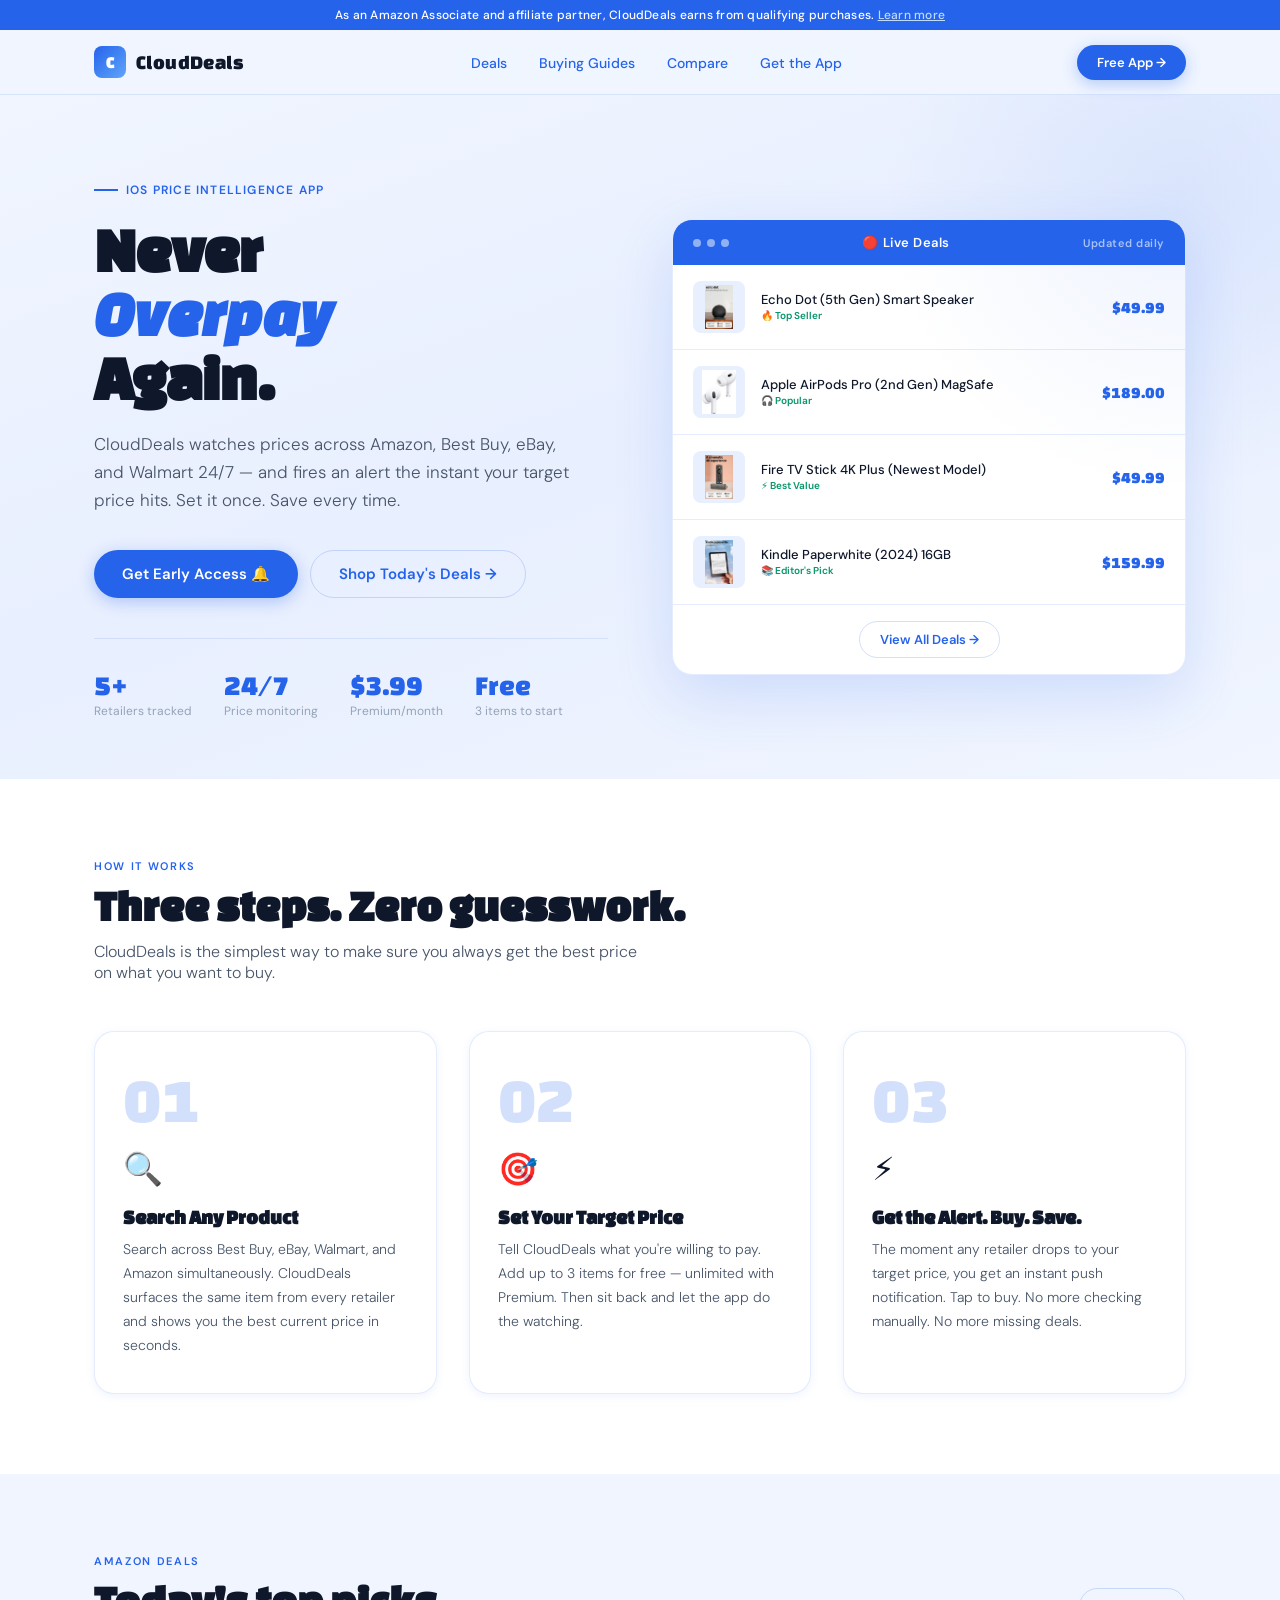
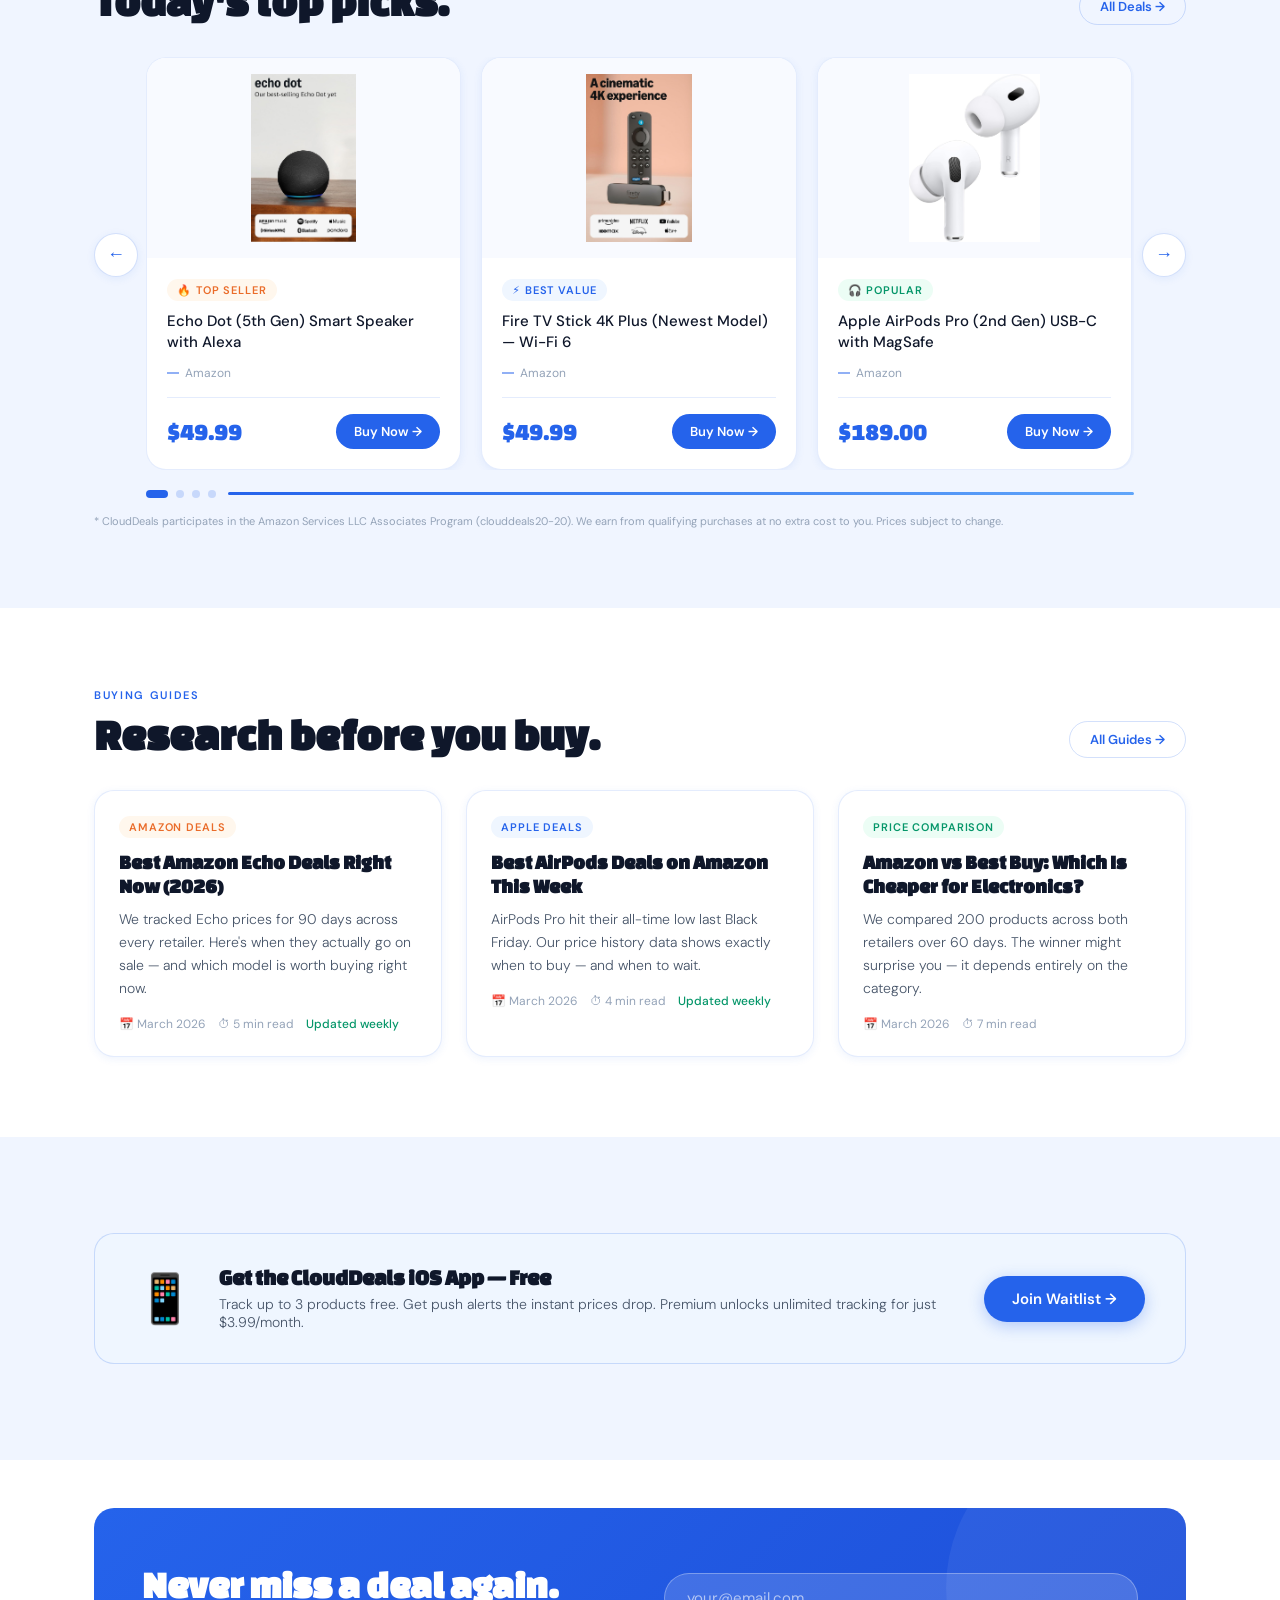
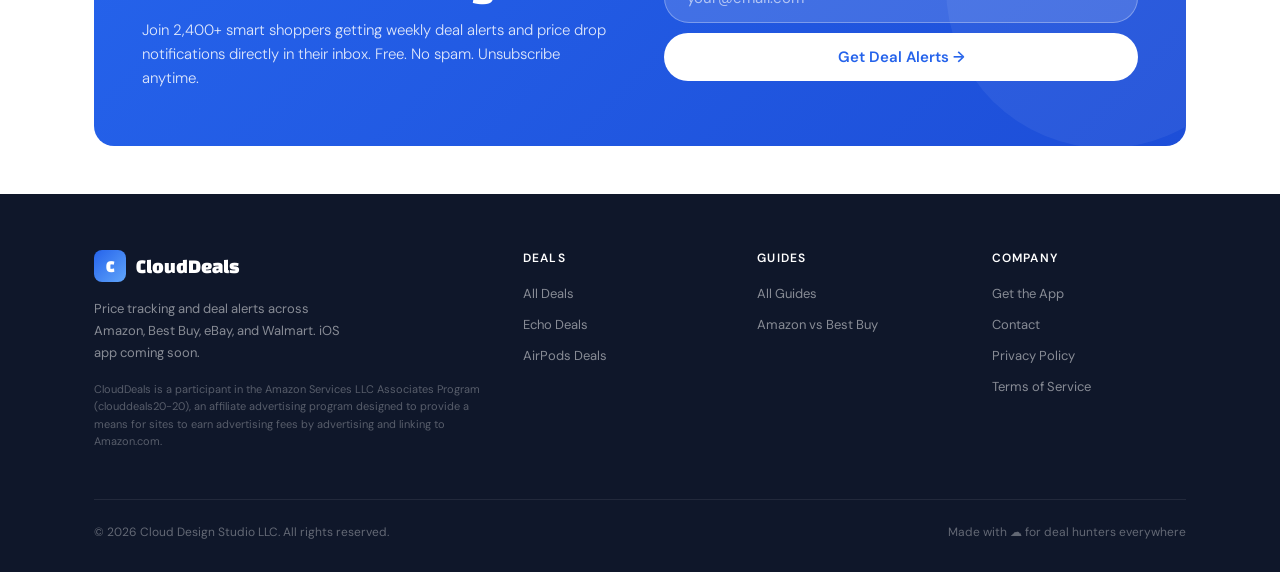
==== commit 62b28e1e: "Update print statement from 'Hello' to 'Goodbye'" ====
--- a/index.html
+++ b/index.html
@@ -14,13 +14,9 @@
 <style>
 .reveal { opacity:0; transform:translateY(24px); transition:opacity .6s ease, transform .6s ease; }
 .reveal.revealed { opacity:1; transform:translateY(0); }
-/* Carousel styles */
 .carousel-wrap { position:relative; padding:0 52px; }
 .carousel-outer { overflow:hidden; border-radius:20px; }
-.carousel-track {
-  display:flex; gap:20px;
-  transition:transform .5s cubic-bezier(.4,0,.2,1);
-}
+.carousel-track { display:flex; gap:20px; transition:transform .5s cubic-bezier(.4,0,.2,1); }
 .carousel-track .deal-card { flex:0 0 calc(33.333% - 14px); }
 @media(max-width:1024px){ .carousel-track .deal-card { flex:0 0 calc(50% - 10px); } }
 @media(max-width:640px) { .carousel-track .deal-card { flex:0 0 100%; } .carousel-wrap { padding:0 44px; } }
@@ -45,19 +41,14 @@
 </head>
 <body>
 
-<!-- AFFILIATE DISCLOSURE BAR -->
 <div class="affiliate-bar">
   As an Amazon Associate and affiliate partner, CloudDeals earns from qualifying purchases.
   <a href="#disclosure">Learn more</a>
 </div>
 
-<!-- NAV -->
 <nav class="nav">
   <div class="container nav-inner">
-    <a href="/" class="nav-logo">
-      <div class="nav-logo-icon">C</div>
-      CloudDeals
-    </a>
+    <a href="/" class="nav-logo"><div class="nav-logo-icon">C</div>CloudDeals</a>
     <ul class="nav-links">
       <li><a href="deals/">Deals</a></li>
       <li><a href="guides/">Buying Guides</a></li>
@@ -68,7 +59,6 @@
   </div>
 </nav>
 
-<!-- HERO -->
 <section class="hero">
   <div class="container">
     <div class="hero-grid">
@@ -81,69 +71,41 @@
           <a href="deals/" class="btn btn-outline">Shop Today's Deals →</a>
         </div>
         <div class="hero-stats">
-          <div>
-            <div class="hero-stat-num">5+</div>
-            <div class="hero-stat-label">Retailers tracked</div>
-          </div>
-          <div>
-            <div class="hero-stat-num">24/7</div>
-            <div class="hero-stat-label">Price monitoring</div>
-          </div>
-          <div>
-            <div class="hero-stat-num">$3.99</div>
-            <div class="hero-stat-label">Premium/month</div>
-          </div>
-          <div>
-            <div class="hero-stat-num">Free</div>
-            <div class="hero-stat-label">3 items to start</div>
-          </div>
-        </div>
-      </div>
-
-      <!-- Live deal preview panel -->
+          <div><div class="hero-stat-num">5+</div><div class="hero-stat-label">Retailers tracked</div></div>
+          <div><div class="hero-stat-num">24/7</div><div class="hero-stat-label">Price monitoring</div></div>
+          <div><div class="hero-stat-num">$3.99</div><div class="hero-stat-label">Premium/month</div></div>
+          <div><div class="hero-stat-num">Free</div><div class="hero-stat-label">3 items to start</div></div>
+        </div>
+      </div>
+
+      <!-- Live deal preview panel — uses local images -->
       <div class="hero-deal-preview">
         <div class="preview-header">
-          <div class="preview-dots">
-            <div class="preview-dot"></div>
-            <div class="preview-dot"></div>
-            <div class="preview-dot"></div>
-          </div>
+          <div class="preview-dots"><div class="preview-dot"></div><div class="preview-dot"></div><div class="preview-dot"></div></div>
           <span>🔴 Live Deals</span>
           <span style="opacity:.6;font-size:11px">Updated daily</span>
         </div>
         <a href="https://www.amazon.com/dp/B09B8V1LZ3?tag=clouddeals20-20" target="_blank" rel="noopener sponsored" class="preview-item">
-          <img src="https://m.media-amazon.com/images/I/514FDFbHkrL._AC_SL300_.jpg" alt="Echo Dot 5th Gen" class="preview-img" onerror="this.style.display='none'">
-          <div style="flex:1">
-            <div class="preview-name">Echo Dot (5th Gen) Smart Speaker</div>
-            <div class="preview-tag">🔥 Top Seller</div>
-          </div>
+          <img src="assets/images/echo-dot.jpg" alt="Echo Dot 5th Gen" class="preview-img" onerror="this.style.background='var(--bg2)'">
+          <div style="flex:1"><div class="preview-name">Echo Dot (5th Gen) Smart Speaker</div><div class="preview-tag">🔥 Top Seller</div></div>
           <div class="preview-price">$49.99</div>
         </a>
-        <a href="https://www.amazon.com/dp/B07XJ8C8F5?tag=clouddeals20-20" target="_blank" rel="noopener sponsored" class="preview-item">
-          <img src="https://m.media-amazon.com/images/I/71zny7BTRlL._AC_SL300_.jpg" alt="AirPods Pro" class="preview-img" onerror="this.style.display='none'">
-          <div style="flex:1">
-            <div class="preview-name">Apple AirPods Pro (2nd Gen) MagSafe</div>
-            <div class="preview-tag">🎧 Popular</div>
-          </div>
+        <a href="https://www.amazon.com/dp/B0CHWRXH8B?tag=clouddeals20-20" target="_blank" rel="noopener sponsored" class="preview-item">
+          <img src="assets/images/apple_airpods_pro.jpg" alt="AirPods Pro 2nd Gen" class="preview-img" onerror="this.style.background='var(--bg2)'">
+          <div style="flex:1"><div class="preview-name">Apple AirPods Pro (2nd Gen) MagSafe</div><div class="preview-tag">🎧 Popular</div></div>
           <div class="preview-price">$189.00</div>
         </a>
-        <a href="https://www.amazon.com/dp/B08C1W5N87?tag=clouddeals20-20" target="_blank" rel="noopener sponsored" class="preview-item">
-          <img src="https://m.media-amazon.com/images/I/61Iy-hISroL._AC_SL300_.jpg" alt="Fire TV Stick 4K" class="preview-img" onerror="this.style.display='none'">
-          <div style="flex:1">
-            <div class="preview-name">Fire TV Stick 4K Max Streaming Device</div>
-            <div class="preview-tag">⚡ Best Value</div>
-          </div>
-          <div class="preview-price">$59.99</div>
-        </a>
-        <a href="https://www.amazon.com/dp/B09SWRYPX8?tag=clouddeals20-20" target="_blank" rel="noopener sponsored" class="preview-item">
-          <img src="https://m.media-amazon.com/images/I/61GOnEEBtCL._AC_SL300_.jpg" alt="Kindle Paperwhite" class="preview-img" onerror="this.style.display='none'">
-          <div style="flex:1">
-            <div class="preview-name">Kindle Paperwhite (16 GB) Waterproof</div>
-            <div class="preview-tag">📚 Editor's Pick</div>
-          </div>
-          <div class="preview-price">$139.99</div>
-        </a>
-        <div style="padding:16px 20px; text-align:center;">
+        <a href="https://www.amazon.com/dp/B0F7Z4QZTT?tag=clouddeals20-20" target="_blank" rel="noopener sponsored" class="preview-item">
+          <img src="assets/images/amazon_fire tv_stick 4K.jpg" alt="Fire TV Stick 4K Plus" class="preview-img" onerror="this.style.background='var(--bg2)'">
+          <div style="flex:1"><div class="preview-name">Fire TV Stick 4K Plus (Newest Model)</div><div class="preview-tag">⚡ Best Value</div></div>
+          <div class="preview-price">$49.99</div>
+        </a>
+        <a href="https://www.amazon.com/dp/B0CFPJYX7P?tag=clouddeals20-20" target="_blank" rel="noopener sponsored" class="preview-item">
+          <img src="assets/images/amazon_kindle_paperwhite.jpg" alt="Kindle Paperwhite 2024" class="preview-img" onerror="this.style.background='var(--bg2)'">
+          <div style="flex:1"><div class="preview-name">Kindle Paperwhite (2024) 16GB</div><div class="preview-tag">📚 Editor's Pick</div></div>
+          <div class="preview-price">$159.99</div>
+        </a>
+        <div style="padding:16px 20px;text-align:center;">
           <a href="deals/" class="btn btn-outline btn-sm">View All Deals →</a>
         </div>
       </div>
@@ -151,7 +113,6 @@
   </div>
 </section>
 
-<!-- HOW IT WORKS -->
 <section class="section" style="background:var(--white);">
   <div class="container">
     <div class="section-header reveal">
@@ -160,121 +121,54 @@
       <p class="section-sub">CloudDeals is the simplest way to make sure you always get the best price on what you want to buy.</p>
     </div>
     <div class="hiw-steps">
-      <div class="hiw-step reveal">
-        <div class="hiw-num">01</div>
-        <div class="hiw-icon">🔍</div>
-        <h3>Search Any Product</h3>
-        <p>Search across Best Buy, eBay, Walmart, and Amazon simultaneously. CloudDeals surfaces the same item from every retailer and shows you the best current price in seconds.</p>
-      </div>
-      <div class="hiw-step reveal">
-        <div class="hiw-num">02</div>
-        <div class="hiw-icon">🎯</div>
-        <h3>Set Your Target Price</h3>
-        <p>Tell CloudDeals what you're willing to pay. Add up to 3 items for free — unlimited with Premium. Then sit back and let the app do the watching.</p>
-      </div>
-      <div class="hiw-step reveal">
-        <div class="hiw-num">03</div>
-        <div class="hiw-icon">⚡</div>
-        <h3>Get the Alert. Buy. Save.</h3>
-        <p>The moment any retailer drops to your target price, you get an instant push notification. Tap to buy. No more checking manually. No more missing deals.</p>
-      </div>
-    </div>
-  </div>
-</section>
-
-<!-- FEATURED DEALS CAROUSEL -->
+      <div class="hiw-step reveal"><div class="hiw-num">01</div><div class="hiw-icon">🔍</div><h3>Search Any Product</h3><p>Search across Best Buy, eBay, Walmart, and Amazon simultaneously. CloudDeals surfaces the same item from every retailer and shows you the best current price in seconds.</p></div>
+      <div class="hiw-step reveal"><div class="hiw-num">02</div><div class="hiw-icon">🎯</div><h3>Set Your Target Price</h3><p>Tell CloudDeals what you're willing to pay. Add up to 3 items for free — unlimited with Premium. Then sit back and let the app do the watching.</p></div>
+      <div class="hiw-step reveal"><div class="hiw-num">03</div><div class="hiw-icon">⚡</div><h3>Get the Alert. Buy. Save.</h3><p>The moment any retailer drops to your target price, you get an instant push notification. Tap to buy. No more checking manually. No more missing deals.</p></div>
+    </div>
+  </div>
+</section>
+
+<!-- CAROUSEL — local images, correct ASINs -->
 <section class="section">
   <div class="container">
     <div class="section-header reveal" style="display:flex;justify-content:space-between;align-items:flex-end;margin-bottom:32px;">
-      <div>
-        <div class="section-eyebrow">Amazon Deals</div>
-        <h2 class="section-title">Today's top picks.</h2>
-      </div>
+      <div><div class="section-eyebrow">Amazon Deals</div><h2 class="section-title">Today's top picks.</h2></div>
       <a href="deals/" class="btn btn-outline btn-sm">All Deals →</a>
     </div>
-
     <div class="carousel-wrap reveal" id="dealCarousel">
       <button class="c-btn c-prev" onclick="moveCarousel(-1)" aria-label="Previous">←</button>
-      <button class="c-btn c-next" onclick="moveCarousel(1)"  aria-label="Next">→</button>
+      <button class="c-btn c-next" onclick="moveCarousel(1)" aria-label="Next">→</button>
       <div class="carousel-outer">
         <div class="carousel-track">
 
           <a href="https://www.amazon.com/dp/B09B8V1LZ3?tag=clouddeals20-20" target="_blank" rel="noopener sponsored" class="deal-card">
-            <img src="https://m.media-amazon.com/images/I/514FDFbHkrL._AC_SL500_.jpg" alt="Echo Dot 5th Gen" class="deal-card-img" onerror="this.src='data:image/svg+xml,<svg xmlns=%22http://www.w3.org/2000/svg%22 width=%22100%22 height=%22100%22><rect fill=%22%23e8effe%22 width=%22100%22 height=%22100%22/><text x=%2250%25%22 y=%2250%25%22 dominant-baseline=%22middle%22 text-anchor=%22middle%22 font-size=%2230%22>📦</text></svg>'">
-            <div class="deal-card-body">
-              <div class="deal-card-tag"><span class="tag tag-orange">🔥 Top Seller</span></div>
-              <div class="deal-card-name">Echo Dot (5th Gen) Smart Speaker with Alexa</div>
-              <div class="deal-card-retailer">Amazon</div>
-              <div class="deal-card-footer">
-                <div><span class="deal-price">$49.99</span></div>
-                <div class="deal-btn">Buy Now →</div>
-              </div>
-            </div>
-          </a>
-
-          <a href="https://www.amazon.com/dp/B08C1W5N87?tag=clouddeals20-20" target="_blank" rel="noopener sponsored" class="deal-card">
-            <img src="https://m.media-amazon.com/images/I/61Iy-hISroL._AC_SL500_.jpg" alt="Fire TV Stick 4K" class="deal-card-img" onerror="this.src='data:image/svg+xml,<svg xmlns=%22http://www.w3.org/2000/svg%22 width=%22100%22 height=%22100%22><rect fill=%22%23e8effe%22 width=%22100%22 height=%22100%22/><text x=%2250%25%22 y=%2250%25%22 dominant-baseline=%22middle%22 text-anchor=%22middle%22 font-size=%2230%22>📦</text></svg>'">
-            <div class="deal-card-body">
-              <div class="deal-card-tag"><span class="tag tag-blue">⚡ Best Value</span></div>
-              <div class="deal-card-name">Fire TV Stick 4K Max Streaming Device with Alexa</div>
-              <div class="deal-card-retailer">Amazon</div>
-              <div class="deal-card-footer">
-                <div><span class="deal-price">$59.99</span></div>
-                <div class="deal-btn">Buy Now →</div>
-              </div>
-            </div>
-          </a>
-
-          <a href="https://www.amazon.com/dp/B07XJ8C8F5?tag=clouddeals20-20" target="_blank" rel="noopener sponsored" class="deal-card">
-            <img src="https://m.media-amazon.com/images/I/71zny7BTRlL._AC_SL500_.jpg" alt="AirPods Pro" class="deal-card-img" onerror="this.src='data:image/svg+xml,<svg xmlns=%22http://www.w3.org/2000/svg%22 width=%22100%22 height=%22100%22><rect fill=%22%23e8effe%22 width=%22100%22 height=%22100%22/><text x=%2250%25%22 y=%2250%25%22 dominant-baseline=%22middle%22 text-anchor=%22middle%22 font-size=%2230%22>📦</text></svg>'">
-            <div class="deal-card-body">
-              <div class="deal-card-tag"><span class="tag tag-green">🎧 Popular</span></div>
-              <div class="deal-card-name">Apple AirPods Pro (2nd Generation) with MagSafe</div>
-              <div class="deal-card-retailer">Amazon</div>
-              <div class="deal-card-footer">
-                <div><span class="deal-price">$189.00</span></div>
-                <div class="deal-btn">Buy Now →</div>
-              </div>
-            </div>
-          </a>
-
-          <a href="https://www.amazon.com/dp/B09SWRYPX8?tag=clouddeals20-20" target="_blank" rel="noopener sponsored" class="deal-card">
-            <img src="https://m.media-amazon.com/images/I/61GOnEEBtCL._AC_SL500_.jpg" alt="Kindle Paperwhite" class="deal-card-img" onerror="this.src='data:image/svg+xml,<svg xmlns=%22http://www.w3.org/2000/svg%22 width=%22100%22 height=%22100%22><rect fill=%22%23e8effe%22 width=%22100%22 height=%22100%22/><text x=%2250%25%22 y=%2250%25%22 dominant-baseline=%22middle%22 text-anchor=%22middle%22 font-size=%2230%22>📦</text></svg>'">
-            <div class="deal-card-body">
-              <div class="deal-card-tag"><span class="tag tag-blue">📚 Editor's Pick</span></div>
-              <div class="deal-card-name">Kindle Paperwhite (16 GB) — Waterproof E-Reader</div>
-              <div class="deal-card-retailer">Amazon</div>
-              <div class="deal-card-footer">
-                <div><span class="deal-price">$139.99</span></div>
-                <div class="deal-btn">Buy Now →</div>
-              </div>
-            </div>
-          </a>
-
-          <a href="https://www.amazon.com/dp/B08N5NQ869?tag=clouddeals20-20" target="_blank" rel="noopener sponsored" class="deal-card">
-            <img src="https://m.media-amazon.com/images/I/71LNnbCHQjL._AC_SL500_.jpg" alt="Ring Doorbell Pro 2" class="deal-card-img" onerror="this.src='data:image/svg+xml,<svg xmlns=%22http://www.w3.org/2000/svg%22 width=%22100%22 height=%22100%22><rect fill=%22%23e8effe%22 width=%22100%22 height=%22100%22/><text x=%2250%25%22 y=%2250%25%22 dominant-baseline=%22middle%22 text-anchor=%22middle%22 font-size=%2230%22>📦</text></svg>'">
-            <div class="deal-card-body">
-              <div class="deal-card-tag"><span class="tag tag-orange">🏠 Smart Home</span></div>
-              <div class="deal-card-name">Ring Video Doorbell Pro 2 — Head-to-Toe HD Video</div>
-              <div class="deal-card-retailer">Amazon</div>
-              <div class="deal-card-footer">
-                <div><span class="deal-price">$159.99</span></div>
-                <div class="deal-btn">Buy Now →</div>
-              </div>
-            </div>
-          </a>
-
-          <a href="https://www.amazon.com/dp/B08G1QWWTQ?tag=clouddeals20-20" target="_blank" rel="noopener sponsored" class="deal-card">
-            <img src="https://m.media-amazon.com/images/I/51rFtVLVIUL._AC_SL500_.jpg" alt="iRobot Roomba i3+" class="deal-card-img" onerror="this.src='data:image/svg+xml,<svg xmlns=%22http://www.w3.org/2000/svg%22 width=%22100%22 height=%22100%22><rect fill=%22%23e8effe%22 width=%22100%22 height=%22100%22/><text x=%2250%25%22 y=%2250%25%22 dominant-baseline=%22middle%22 text-anchor=%22middle%22 font-size=%2230%22>📦</text></svg>'">
-            <div class="deal-card-body">
-              <div class="deal-card-tag"><span class="tag tag-green">🤖 Tech Deal</span></div>
-              <div class="deal-card-name">iRobot Roomba i3+ EVO Robot Vacuum with Auto Empty</div>
-              <div class="deal-card-retailer">Amazon</div>
-              <div class="deal-card-footer">
-                <div><span class="deal-price">$249.99</span></div>
-                <div class="deal-btn">Buy Now →</div>
-              </div>
-            </div>
+            <img src="assets/images/echo-dot.jpg" alt="Echo Dot 5th Gen" class="deal-card-img" style="object-fit:contain;padding:16px;background:#f8faff" onerror="this.style.display='none'">
+            <div class="deal-card-body"><div class="deal-card-tag"><span class="tag tag-orange">🔥 Top Seller</span></div><div class="deal-card-name">Echo Dot (5th Gen) Smart Speaker with Alexa</div><div class="deal-card-retailer">Amazon</div><div class="deal-card-footer"><span class="deal-price">$49.99</span><div class="deal-btn">Buy Now →</div></div></div>
+          </a>
+
+          <a href="https://www.amazon.com/dp/B0F7Z4QZTT?tag=clouddeals20-20" target="_blank" rel="noopener sponsored" class="deal-card">
+            <img src="assets/images/amazon_fire tv_stick 4K.jpg" alt="Fire TV Stick 4K Plus" class="deal-card-img" style="object-fit:contain;padding:16px;background:#f8faff" onerror="this.style.display='none'">
+            <div class="deal-card-body"><div class="deal-card-tag"><span class="tag tag-blue">⚡ Best Value</span></div><div class="deal-card-name">Fire TV Stick 4K Plus (Newest Model) — Wi-Fi 6</div><div class="deal-card-retailer">Amazon</div><div class="deal-card-footer"><span class="deal-price">$49.99</span><div class="deal-btn">Buy Now →</div></div></div>
+          </a>
+
+          <a href="https://www.amazon.com/dp/B0CHWRXH8B?tag=clouddeals20-20" target="_blank" rel="noopener sponsored" class="deal-card">
+            <img src="assets/images/apple_airpods_pro.jpg" alt="AirPods Pro 2nd Gen" class="deal-card-img" style="object-fit:contain;padding:16px;background:#f8faff" onerror="this.style.display='none'">
+            <div class="deal-card-body"><div class="deal-card-tag"><span class="tag tag-green">🎧 Popular</span></div><div class="deal-card-name">Apple AirPods Pro (2nd Gen) USB-C with MagSafe</div><div class="deal-card-retailer">Amazon</div><div class="deal-card-footer"><span class="deal-price">$189.00</span><div class="deal-btn">Buy Now →</div></div></div>
+          </a>
+
+          <a href="https://www.amazon.com/dp/B0CFPJYX7P?tag=clouddeals20-20" target="_blank" rel="noopener sponsored" class="deal-card">
+            <img src="assets/images/amazon_kindle_paperwhite.jpg" alt="Kindle Paperwhite 2024" class="deal-card-img" style="object-fit:contain;padding:16px;background:#f8faff" onerror="this.style.display='none'">
+            <div class="deal-card-body"><div class="deal-card-tag"><span class="tag tag-blue">📚 Editor's Pick</span></div><div class="deal-card-name">Kindle Paperwhite (2024) 16GB — 7" Glare-Free Display</div><div class="deal-card-retailer">Amazon</div><div class="deal-card-footer"><span class="deal-price">$159.99</span><div class="deal-btn">Buy Now →</div></div></div>
+          </a>
+
+          <a href="https://www.amazon.com/dp/B08CKHPP52?tag=clouddeals20-20" target="_blank" rel="noopener sponsored" class="deal-card">
+            <img src="assets/images/ring_video_wired_doorbell.jpg" alt="Ring Video Doorbell Wired" class="deal-card-img" style="object-fit:contain;padding:16px;background:#f8faff" onerror="this.style.display='none'">
+            <div class="deal-card-body"><div class="deal-card-tag"><span class="tag tag-orange">🏠 Smart Home</span></div><div class="deal-card-name">Ring Video Doorbell Wired — 1080p HD, Motion Alerts</div><div class="deal-card-retailer">Amazon</div><div class="deal-card-footer"><span class="deal-price">$59.99</span><div class="deal-btn">Buy Now →</div></div></div>
+          </a>
+
+          <a href="https://www.amazon.com/dp/B0DX6KZR9T?tag=clouddeals20-20" target="_blank" rel="noopener sponsored" class="deal-card">
+            <img src="assets/images/irobot_roomba_105_vac.jpg" alt="iRobot Roomba 105" class="deal-card-img" style="object-fit:contain;padding:16px;background:#f8faff" onerror="this.style.display='none'">
+            <div class="deal-card-body"><div class="deal-card-tag"><span class="tag tag-green">🤖 50% Off</span></div><div class="deal-card-name">iRobot Roomba 105 Vac Robot Vacuum — LiDAR Navigation</div><div class="deal-card-retailer">Amazon</div><div class="deal-card-footer"><span class="deal-price">$149.00</span><div class="deal-btn">Buy Now →</div></div></div>
           </a>
 
         </div>
@@ -284,144 +178,76 @@
         <div class="c-progress"><div class="c-bar" id="carouselBar"></div></div>
       </div>
     </div>
-
     <p style="font-size:11px;color:var(--muted);margin-top:16px;" id="disclosure">
-      * CloudDeals participates in the Amazon Services LLC Associates Program. We earn from qualifying purchases at no extra cost to you. Prices shown are subject to change.
+      * CloudDeals participates in the Amazon Services LLC Associates Program (clouddeals20-20). We earn from qualifying purchases at no extra cost to you. Prices subject to change.
     </p>
   </div>
 </section>
 
-<!-- LATEST GUIDES -->
 <section class="section" style="background:var(--white);">
   <div class="container">
     <div class="section-header reveal" style="display:flex;justify-content:space-between;align-items:flex-end;margin-bottom:32px;">
-      <div>
-        <div class="section-eyebrow">Buying Guides</div>
-        <h2 class="section-title">Research before you buy.</h2>
-      </div>
+      <div><div class="section-eyebrow">Buying Guides</div><h2 class="section-title">Research before you buy.</h2></div>
       <a href="guides/" class="btn btn-outline btn-sm">All Guides →</a>
     </div>
     <div class="article-grid">
-
       <a href="guides/best-amazon-echo-deals.html" class="article-card reveal">
-        <div class="article-card-body">
-          <div class="article-card-tag"><span class="tag tag-orange">Amazon Deals</span></div>
-          <h3 class="article-card-title">Best Amazon Echo Deals Right Now (2026)</h3>
-          <p class="article-card-excerpt">We tracked Echo prices for 90 days across every retailer. Here's when they actually go on sale — and which model is worth buying right now.</p>
-          <div class="article-card-meta">
-            <span>📅 March 2026</span>
-            <span>⏱ 5 min read</span>
-            <span style="color:var(--green);font-weight:500">Updated weekly</span>
-          </div>
-        </div>
+        <div class="article-card-body"><div class="article-card-tag"><span class="tag tag-orange">Amazon Deals</span></div><h3 class="article-card-title">Best Amazon Echo Deals Right Now (2026)</h3><p class="article-card-excerpt">We tracked Echo prices for 90 days across every retailer. Here's when they actually go on sale — and which model is worth buying right now.</p><div class="article-card-meta"><span>📅 March 2026</span><span>⏱ 5 min read</span><span style="color:var(--green);font-weight:500">Updated weekly</span></div></div>
       </a>
-
       <a href="guides/airpods-deals.html" class="article-card reveal">
-        <div class="article-card-body">
-          <div class="article-card-tag"><span class="tag tag-blue">Apple Deals</span></div>
-          <h3 class="article-card-title">Best AirPods Deals on Amazon This Week</h3>
-          <p class="article-card-excerpt">AirPods Pro hit their all-time low last Black Friday. Our price history data shows exactly when to buy — and when to wait.</p>
-          <div class="article-card-meta">
-            <span>📅 March 2026</span>
-            <span>⏱ 4 min read</span>
-            <span style="color:var(--green);font-weight:500">Updated weekly</span>
-          </div>
-        </div>
+        <div class="article-card-body"><div class="article-card-tag"><span class="tag tag-blue">Apple Deals</span></div><h3 class="article-card-title">Best AirPods Deals on Amazon This Week</h3><p class="article-card-excerpt">AirPods Pro hit their all-time low last Black Friday. Our price history data shows exactly when to buy — and when to wait.</p><div class="article-card-meta"><span>📅 March 2026</span><span>⏱ 4 min read</span><span style="color:var(--green);font-weight:500">Updated weekly</span></div></div>
       </a>
-
       <a href="compare/amazon-vs-best-buy.html" class="article-card reveal">
-        <div class="article-card-body">
-          <div class="article-card-tag"><span class="tag tag-green">Price Comparison</span></div>
-          <h3 class="article-card-title">Amazon vs Best Buy: Which Is Cheaper for Electronics?</h3>
-          <p class="article-card-excerpt">We compared 200 products across both retailers over 60 days. The winner might surprise you — it depends entirely on the category.</p>
-          <div class="article-card-meta">
-            <span>📅 March 2026</span>
-            <span>⏱ 7 min read</span>
-          </div>
-        </div>
+        <div class="article-card-body"><div class="article-card-tag"><span class="tag tag-green">Price Comparison</span></div><h3 class="article-card-title">Amazon vs Best Buy: Which Is Cheaper for Electronics?</h3><p class="article-card-excerpt">We compared 200 products across both retailers over 60 days. The winner might surprise you — it depends entirely on the category.</p><div class="article-card-meta"><span>📅 March 2026</span><span>⏱ 7 min read</span></div></div>
       </a>
-
-    </div>
-  </div>
-</section>
-
-<!-- APP DOWNLOAD BANNER -->
+    </div>
+  </div>
+</section>
+
 <section class="section-sm">
   <div class="container reveal">
     <div class="app-banner">
       <div class="app-banner-icon">📱</div>
-      <div class="app-banner-text">
-        <h3>Get the CloudDeals iOS App — Free</h3>
-        <p>Track up to 3 products free. Get push alerts the instant prices drop. Premium unlocks unlimited tracking for just $3.99/month.</p>
-      </div>
+      <div class="app-banner-text"><h3>Get the CloudDeals iOS App — Free</h3><p>Track up to 3 products free. Get push alerts the instant prices drop. Premium unlocks unlimited tracking for just $3.99/month.</p></div>
       <a href="app/" class="btn btn-primary">Join Waitlist →</a>
     </div>
   </div>
 </section>
 
-<!-- EMAIL SIGNUP -->
 <section class="section-sm" style="background:var(--white);">
   <div class="container reveal">
     <div class="signup-box">
-      <div>
-        <h2>Never miss a deal again.</h2>
-        <p>Join 2,400+ smart shoppers getting weekly deal alerts and price drop notifications directly in their inbox. Free. No spam. Unsubscribe anytime.</p>
-      </div>
-      <div>
-        <form class="signup-form">
-          <input type="email" class="signup-input" placeholder="your@email.com" required>
-          <button type="submit" class="signup-submit">Get Deal Alerts →</button>
-        </form>
+      <div><h2>Never miss a deal again.</h2><p>Join 2,400+ smart shoppers getting weekly deal alerts and price drop notifications directly in their inbox. Free. No spam. Unsubscribe anytime.</p></div>
+      <div>
+        <form class="signup-form"><input type="email" class="signup-input" placeholder="your@email.com" required><button type="submit" class="signup-submit">Get Deal Alerts →</button></form>
         <div class="signup-success">✓ You're in! Weekly deals heading your way.</div>
       </div>
     </div>
   </div>
 </section>
 
-<!-- FOOTER -->
 <footer>
   <div class="container">
     <div class="footer-grid">
       <div>
-        <div class="footer-logo">
-          <div class="nav-logo-icon">C</div>
-          CloudDeals
-        </div>
+        <div class="footer-logo"><div class="nav-logo-icon">C</div>CloudDeals</div>
         <p class="footer-desc">Price tracking and deal alerts across Amazon, Best Buy, eBay, and Walmart. iOS app coming soon.</p>
-        <p class="footer-disclosure">CloudDeals is a participant in the Amazon Services LLC Associates Program, an affiliate advertising program designed to provide a means for sites to earn advertising fees by advertising and linking to Amazon.com. We are also affiliated with eBay Partner Network and Walmart affiliate programs.</p>
+        <p class="footer-disclosure">CloudDeals is a participant in the Amazon Services LLC Associates Program (clouddeals20-20), an affiliate advertising program designed to provide a means for sites to earn advertising fees by advertising and linking to Amazon.com.</p>
       </div>
       <div>
         <div class="footer-heading">Deals</div>
-        <ul class="footer-links">
-          <li><a href="deals/">All Deals</a></li>
-          <li><a href="deals/electronics.html">Electronics</a></li>
-          <li><a href="deals/smart-home.html">Smart Home</a></li>
-          <li><a href="deals/amazon-deals-this-week.html">Amazon This Week</a></li>
-        </ul>
+        <ul class="footer-links"><li><a href="deals/">All Deals</a></li><li><a href="guides/best-amazon-echo-deals.html">Echo Deals</a></li><li><a href="guides/airpods-deals.html">AirPods Deals</a></li></ul>
       </div>
       <div>
         <div class="footer-heading">Guides</div>
-        <ul class="footer-links">
-          <li><a href="guides/">All Guides</a></li>
-          <li><a href="guides/best-amazon-echo-deals.html">Echo Deals</a></li>
-          <li><a href="guides/airpods-deals.html">AirPods Deals</a></li>
-          <li><a href="compare/amazon-vs-best-buy.html">Amazon vs Best Buy</a></li>
-        </ul>
+        <ul class="footer-links"><li><a href="guides/">All Guides</a></li><li><a href="compare/amazon-vs-best-buy.html">Amazon vs Best Buy</a></li></ul>
       </div>
       <div>
         <div class="footer-heading">Company</div>
-        <ul class="footer-links">
-          <li><a href="app/">Get the App</a></li>
-          <li><a href="mailto:info@cloudstudiodesign.com">Contact</a></li>
-          <li><a href="privacy.html">Privacy Policy</a></li>
-          <li><a href="terms.html">Terms of Service</a></li>
-        </ul>
-      </div>
-    </div>
-    <div class="footer-bottom">
-      <span>© 2026 Cloud Design Studio LLC. All rights reserved.</span>
-      <span>Made with ☁️ for deal hunters everywhere</span>
-    </div>
+        <ul class="footer-links"><li><a href="app/">Get the App</a></li><li><a href="mailto:info@cloudstudiodesign.com">Contact</a></li><li><a href="privacy.html">Privacy Policy</a></li><li><a href="terms.html">Terms of Service</a></li></ul>
+      </div>
+    </div>
+    <div class="footer-bottom"><span>© 2026 Cloud Design Studio LLC. All rights reserved.</span><span>Made with ☁️ for deal hunters everywhere</span></div>
   </div>
 </footer>
 
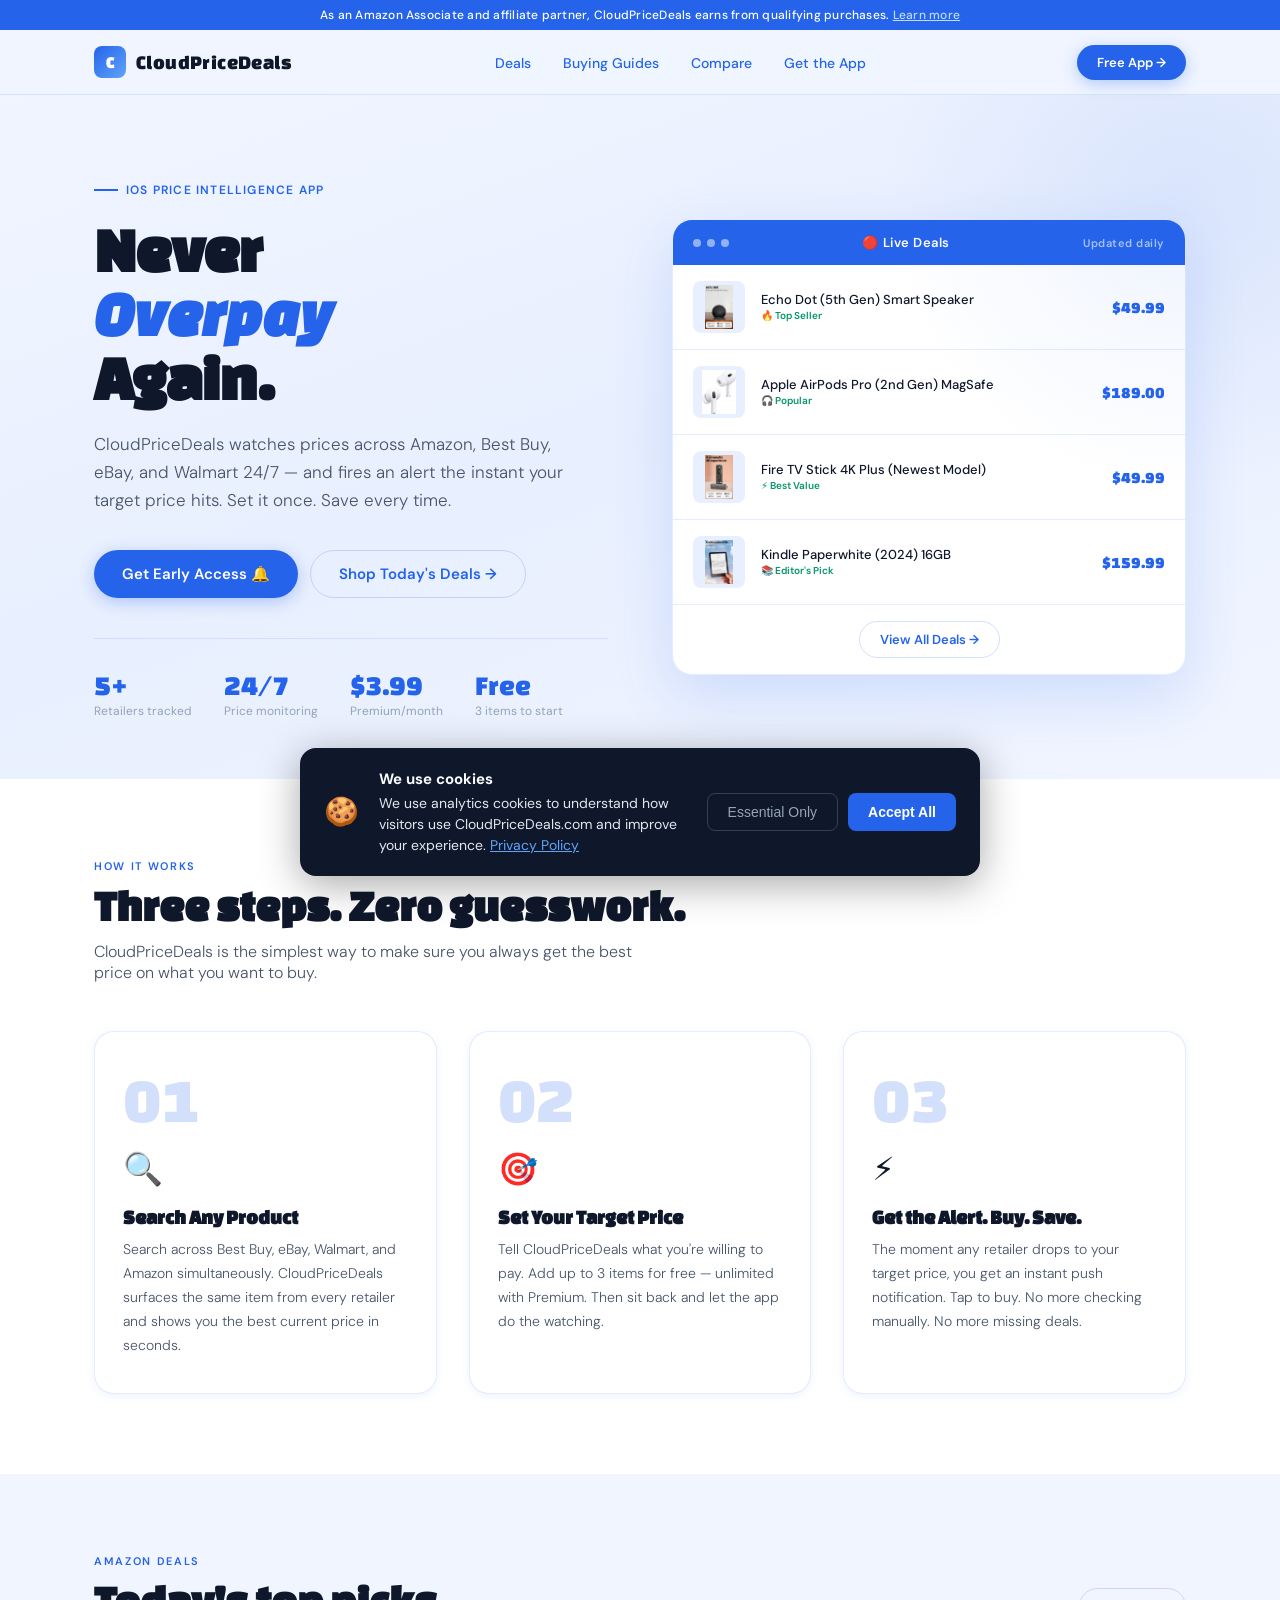
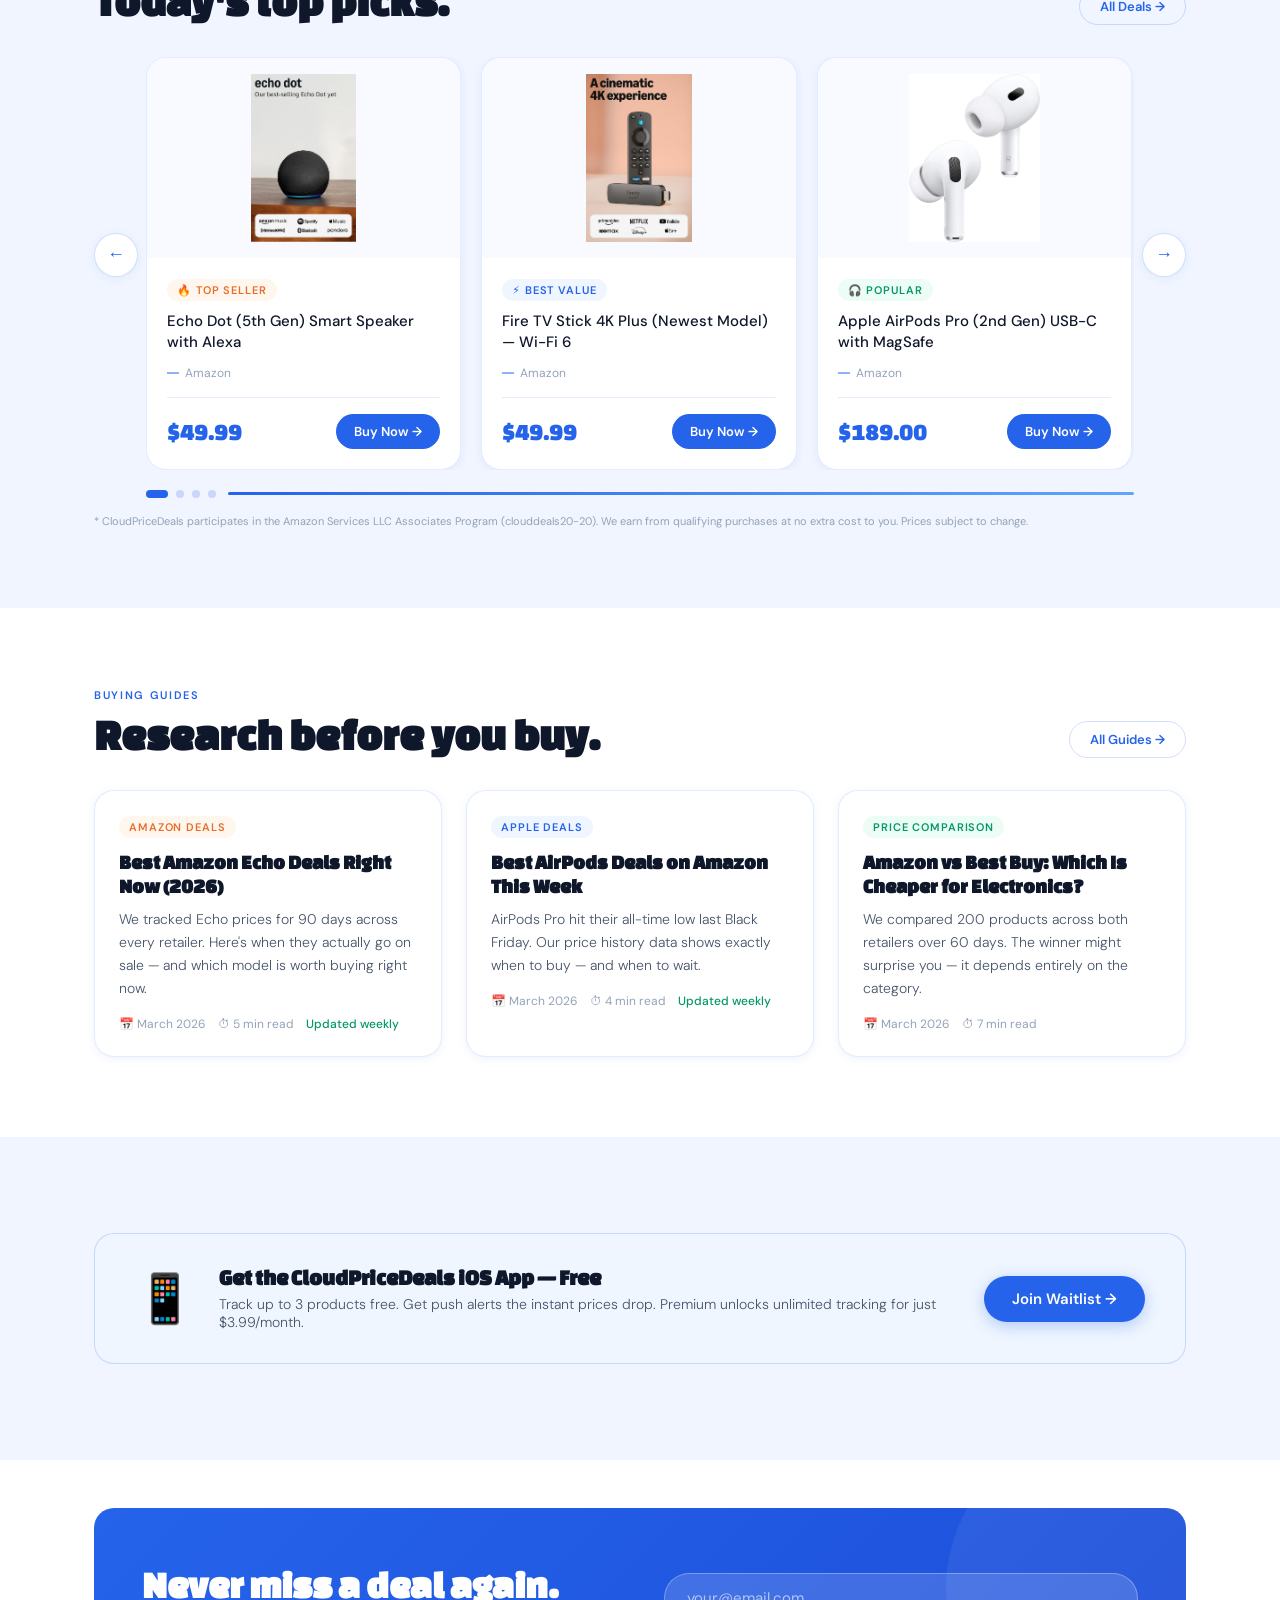
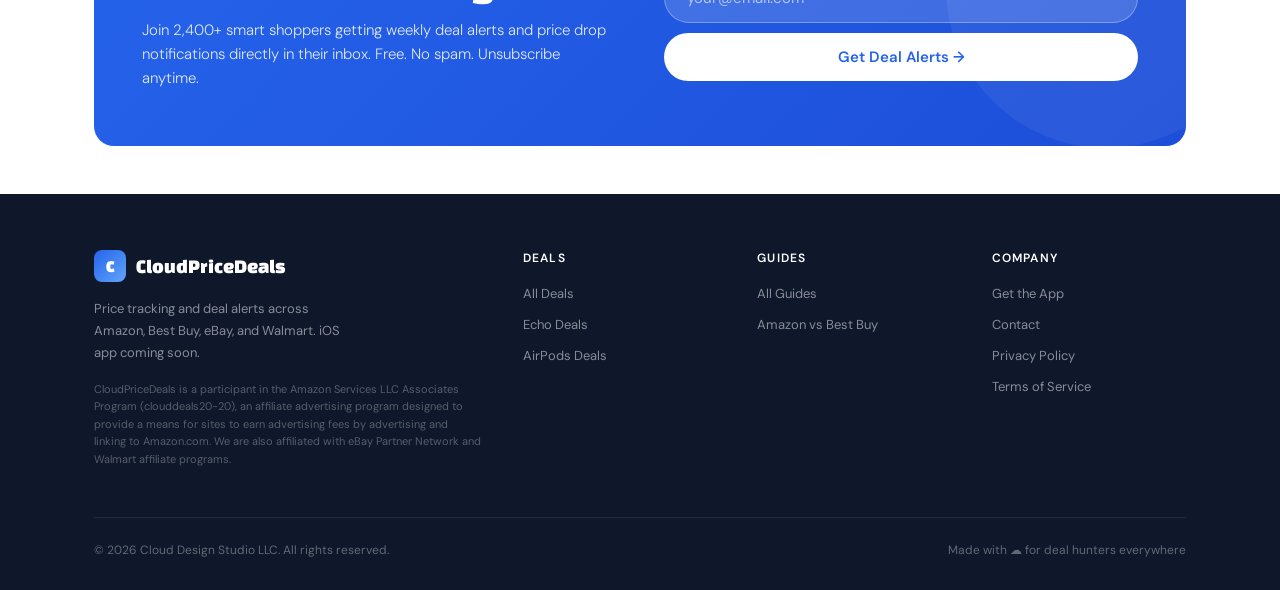
==== commit 54888446: "Rename CloudDeals to CloudPriceDeals in index.html" ====
--- a/index.html
+++ b/index.html
@@ -3,13 +3,14 @@
 <head>
 <meta charset="UTF-8">
 <meta name="viewport" content="width=device-width, initial-scale=1.0">
-<title>CloudDeals — Never Overpay Again | Price Tracker & Deal Alerts</title>
-<meta name="description" content="CloudDeals tracks prices across Amazon, Best Buy, eBay and Walmart. Get instant alerts when prices drop to your target. Free iOS app coming soon.">
-<meta name="keywords" content="price tracker, deal alerts, amazon deals, best buy deals, price comparison, save money">
-<link rel="canonical" href="https://clouddeals.com/">
-<meta property="og:title" content="CloudDeals — Never Overpay Again">
+<title>CloudPriceDeals — Never Overpay Again | Price Tracker & Deal Alerts</title>
+<meta name="description" content="CloudPriceDeals tracks prices across Amazon, Best Buy, eBay and Walmart. Get instant alerts when prices drop to your target. Free iOS app coming soon.">
+<meta name="keywords" content="price tracker, deal alerts, amazon deals, best buy deals, price comparison, save money, cloud price deals">
+<link rel="canonical" href="https://cloudpricedeals.com/">
+<meta property="og:title" content="CloudPriceDeals — Never Overpay Again">
 <meta property="og:description" content="Track prices across every major retailer. Get alerted the instant a deal hits your target.">
 <meta property="og:type" content="website">
+<meta property="og:url" content="https://cloudpricedeals.com/">
 <link rel="stylesheet" href="assets/css/style.css">
 <style>
 .reveal { opacity:0; transform:translateY(24px); transition:opacity .6s ease, transform .6s ease; }
@@ -41,14 +42,16 @@
 </head>
 <body>
 
+<!-- AFFILIATE DISCLOSURE BAR -->
 <div class="affiliate-bar">
-  As an Amazon Associate and affiliate partner, CloudDeals earns from qualifying purchases.
+  As an Amazon Associate and affiliate partner, CloudPriceDeals earns from qualifying purchases.
   <a href="#disclosure">Learn more</a>
 </div>
 
+<!-- NAV -->
 <nav class="nav">
   <div class="container nav-inner">
-    <a href="/" class="nav-logo"><div class="nav-logo-icon">C</div>CloudDeals</a>
+    <a href="/" class="nav-logo"><div class="nav-logo-icon">C</div>CloudPriceDeals</a>
     <ul class="nav-links">
       <li><a href="deals/">Deals</a></li>
       <li><a href="guides/">Buying Guides</a></li>
@@ -59,13 +62,14 @@
   </div>
 </nav>
 
+<!-- HERO -->
 <section class="hero">
   <div class="container">
     <div class="hero-grid">
       <div class="hero-left">
         <div class="hero-eyebrow">iOS Price Intelligence App</div>
         <h1>Never<br><em>Overpay</em><br>Again.</h1>
-        <p class="hero-sub">CloudDeals watches prices across Amazon, Best Buy, eBay, and Walmart 24/7 — and fires an alert the instant your target price hits. Set it once. Save every time.</p>
+        <p class="hero-sub">CloudPriceDeals watches prices across Amazon, Best Buy, eBay, and Walmart 24/7 — and fires an alert the instant your target price hits. Set it once. Save every time.</p>
         <div class="hero-actions">
           <a href="app/" class="btn btn-primary">Get Early Access 🔔</a>
           <a href="deals/" class="btn btn-outline">Shop Today's Deals →</a>
@@ -78,7 +82,7 @@
         </div>
       </div>
 
-      <!-- Live deal preview panel — uses local images -->
+      <!-- Live deal preview panel — local images, correct ASINs -->
       <div class="hero-deal-preview">
         <div class="preview-header">
           <div class="preview-dots"><div class="preview-dot"></div><div class="preview-dot"></div><div class="preview-dot"></div></div>
@@ -96,7 +100,7 @@
           <div class="preview-price">$189.00</div>
         </a>
         <a href="https://www.amazon.com/dp/B0F7Z4QZTT?tag=clouddeals20-20" target="_blank" rel="noopener sponsored" class="preview-item">
-          <img src="assets/images/amazon_fire tv_stick 4K.jpg" alt="Fire TV Stick 4K Plus" class="preview-img" onerror="this.style.background='var(--bg2)'">
+          <img src="assets/images/amazon_fire_tv_stick_4K.jpg" alt="Fire TV Stick 4K Plus" class="preview-img" onerror="this.style.background='var(--bg2)'">
           <div style="flex:1"><div class="preview-name">Fire TV Stick 4K Plus (Newest Model)</div><div class="preview-tag">⚡ Best Value</div></div>
           <div class="preview-price">$49.99</div>
         </a>
@@ -113,22 +117,23 @@
   </div>
 </section>
 
+<!-- HOW IT WORKS -->
 <section class="section" style="background:var(--white);">
   <div class="container">
     <div class="section-header reveal">
       <div class="section-eyebrow">How It Works</div>
       <h2 class="section-title">Three steps. Zero guesswork.</h2>
-      <p class="section-sub">CloudDeals is the simplest way to make sure you always get the best price on what you want to buy.</p>
+      <p class="section-sub">CloudPriceDeals is the simplest way to make sure you always get the best price on what you want to buy.</p>
     </div>
     <div class="hiw-steps">
-      <div class="hiw-step reveal"><div class="hiw-num">01</div><div class="hiw-icon">🔍</div><h3>Search Any Product</h3><p>Search across Best Buy, eBay, Walmart, and Amazon simultaneously. CloudDeals surfaces the same item from every retailer and shows you the best current price in seconds.</p></div>
-      <div class="hiw-step reveal"><div class="hiw-num">02</div><div class="hiw-icon">🎯</div><h3>Set Your Target Price</h3><p>Tell CloudDeals what you're willing to pay. Add up to 3 items for free — unlimited with Premium. Then sit back and let the app do the watching.</p></div>
+      <div class="hiw-step reveal"><div class="hiw-num">01</div><div class="hiw-icon">🔍</div><h3>Search Any Product</h3><p>Search across Best Buy, eBay, Walmart, and Amazon simultaneously. CloudPriceDeals surfaces the same item from every retailer and shows you the best current price in seconds.</p></div>
+      <div class="hiw-step reveal"><div class="hiw-num">02</div><div class="hiw-icon">🎯</div><h3>Set Your Target Price</h3><p>Tell CloudPriceDeals what you're willing to pay. Add up to 3 items for free — unlimited with Premium. Then sit back and let the app do the watching.</p></div>
       <div class="hiw-step reveal"><div class="hiw-num">03</div><div class="hiw-icon">⚡</div><h3>Get the Alert. Buy. Save.</h3><p>The moment any retailer drops to your target price, you get an instant push notification. Tap to buy. No more checking manually. No more missing deals.</p></div>
     </div>
   </div>
 </section>
 
-<!-- CAROUSEL — local images, correct ASINs -->
+<!-- FEATURED DEALS CAROUSEL — local images, correct ASINs -->
 <section class="section">
   <div class="container">
     <div class="section-header reveal" style="display:flex;justify-content:space-between;align-items:flex-end;margin-bottom:32px;">
@@ -147,7 +152,7 @@
           </a>
 
           <a href="https://www.amazon.com/dp/B0F7Z4QZTT?tag=clouddeals20-20" target="_blank" rel="noopener sponsored" class="deal-card">
-            <img src="assets/images/amazon_fire tv_stick 4K.jpg" alt="Fire TV Stick 4K Plus" class="deal-card-img" style="object-fit:contain;padding:16px;background:#f8faff" onerror="this.style.display='none'">
+            <img src="assets/images/amazon_fire_tv_stick_4K.jpg" alt="Fire TV Stick 4K Plus" class="deal-card-img" style="object-fit:contain;padding:16px;background:#f8faff" onerror="this.style.display='none'">
             <div class="deal-card-body"><div class="deal-card-tag"><span class="tag tag-blue">⚡ Best Value</span></div><div class="deal-card-name">Fire TV Stick 4K Plus (Newest Model) — Wi-Fi 6</div><div class="deal-card-retailer">Amazon</div><div class="deal-card-footer"><span class="deal-price">$49.99</span><div class="deal-btn">Buy Now →</div></div></div>
           </a>
 
@@ -179,11 +184,12 @@
       </div>
     </div>
     <p style="font-size:11px;color:var(--muted);margin-top:16px;" id="disclosure">
-      * CloudDeals participates in the Amazon Services LLC Associates Program (clouddeals20-20). We earn from qualifying purchases at no extra cost to you. Prices subject to change.
+      * CloudPriceDeals participates in the Amazon Services LLC Associates Program (clouddeals20-20). We earn from qualifying purchases at no extra cost to you. Prices subject to change.
     </p>
   </div>
 </section>
 
+<!-- BUYING GUIDES -->
 <section class="section" style="background:var(--white);">
   <div class="container">
     <div class="section-header reveal" style="display:flex;justify-content:space-between;align-items:flex-end;margin-bottom:32px;">
@@ -204,20 +210,25 @@
   </div>
 </section>
 
+<!-- APP BANNER -->
 <section class="section-sm">
   <div class="container reveal">
     <div class="app-banner">
       <div class="app-banner-icon">📱</div>
-      <div class="app-banner-text"><h3>Get the CloudDeals iOS App — Free</h3><p>Track up to 3 products free. Get push alerts the instant prices drop. Premium unlocks unlimited tracking for just $3.99/month.</p></div>
+      <div class="app-banner-text"><h3>Get the CloudPriceDeals iOS App — Free</h3><p>Track up to 3 products free. Get push alerts the instant prices drop. Premium unlocks unlimited tracking for just $3.99/month.</p></div>
       <a href="app/" class="btn btn-primary">Join Waitlist →</a>
     </div>
   </div>
 </section>
 
+<!-- EMAIL SIGNUP -->
 <section class="section-sm" style="background:var(--white);">
   <div class="container reveal">
     <div class="signup-box">
-      <div><h2>Never miss a deal again.</h2><p>Join 2,400+ smart shoppers getting weekly deal alerts and price drop notifications directly in their inbox. Free. No spam. Unsubscribe anytime.</p></div>
+      <div>
+        <h2>Never miss a deal again.</h2>
+        <p>Join 2,400+ smart shoppers getting weekly deal alerts and price drop notifications directly in their inbox. Free. No spam. Unsubscribe anytime.</p>
+      </div>
       <div>
         <form class="signup-form"><input type="email" class="signup-input" placeholder="your@email.com" required><button type="submit" class="signup-submit">Get Deal Alerts →</button></form>
         <div class="signup-success">✓ You're in! Weekly deals heading your way.</div>
@@ -226,13 +237,14 @@
   </div>
 </section>
 
+<!-- FOOTER -->
 <footer>
   <div class="container">
     <div class="footer-grid">
       <div>
-        <div class="footer-logo"><div class="nav-logo-icon">C</div>CloudDeals</div>
+        <div class="footer-logo"><div class="nav-logo-icon">C</div>CloudPriceDeals</div>
         <p class="footer-desc">Price tracking and deal alerts across Amazon, Best Buy, eBay, and Walmart. iOS app coming soon.</p>
-        <p class="footer-disclosure">CloudDeals is a participant in the Amazon Services LLC Associates Program (clouddeals20-20), an affiliate advertising program designed to provide a means for sites to earn advertising fees by advertising and linking to Amazon.com.</p>
+        <p class="footer-disclosure">CloudPriceDeals is a participant in the Amazon Services LLC Associates Program (clouddeals20-20), an affiliate advertising program designed to provide a means for sites to earn advertising fees by advertising and linking to Amazon.com. We are also affiliated with eBay Partner Network and Walmart affiliate programs.</p>
       </div>
       <div>
         <div class="footer-heading">Deals</div>
@@ -247,10 +259,14 @@
         <ul class="footer-links"><li><a href="app/">Get the App</a></li><li><a href="mailto:info@cloudstudiodesign.com">Contact</a></li><li><a href="privacy.html">Privacy Policy</a></li><li><a href="terms.html">Terms of Service</a></li></ul>
       </div>
     </div>
-    <div class="footer-bottom"><span>© 2026 Cloud Design Studio LLC. All rights reserved.</span><span>Made with ☁️ for deal hunters everywhere</span></div>
+    <div class="footer-bottom">
+      <span>© 2026 Cloud Design Studio LLC. All rights reserved.</span>
+      <span>Made with ☁️ for deal hunters everywhere</span>
+    </div>
   </div>
 </footer>
 
 <script src="assets/js/main.js"></script>
+<script src="assets/js/cookie-banner.js"></script>
 </body>
 </html>
